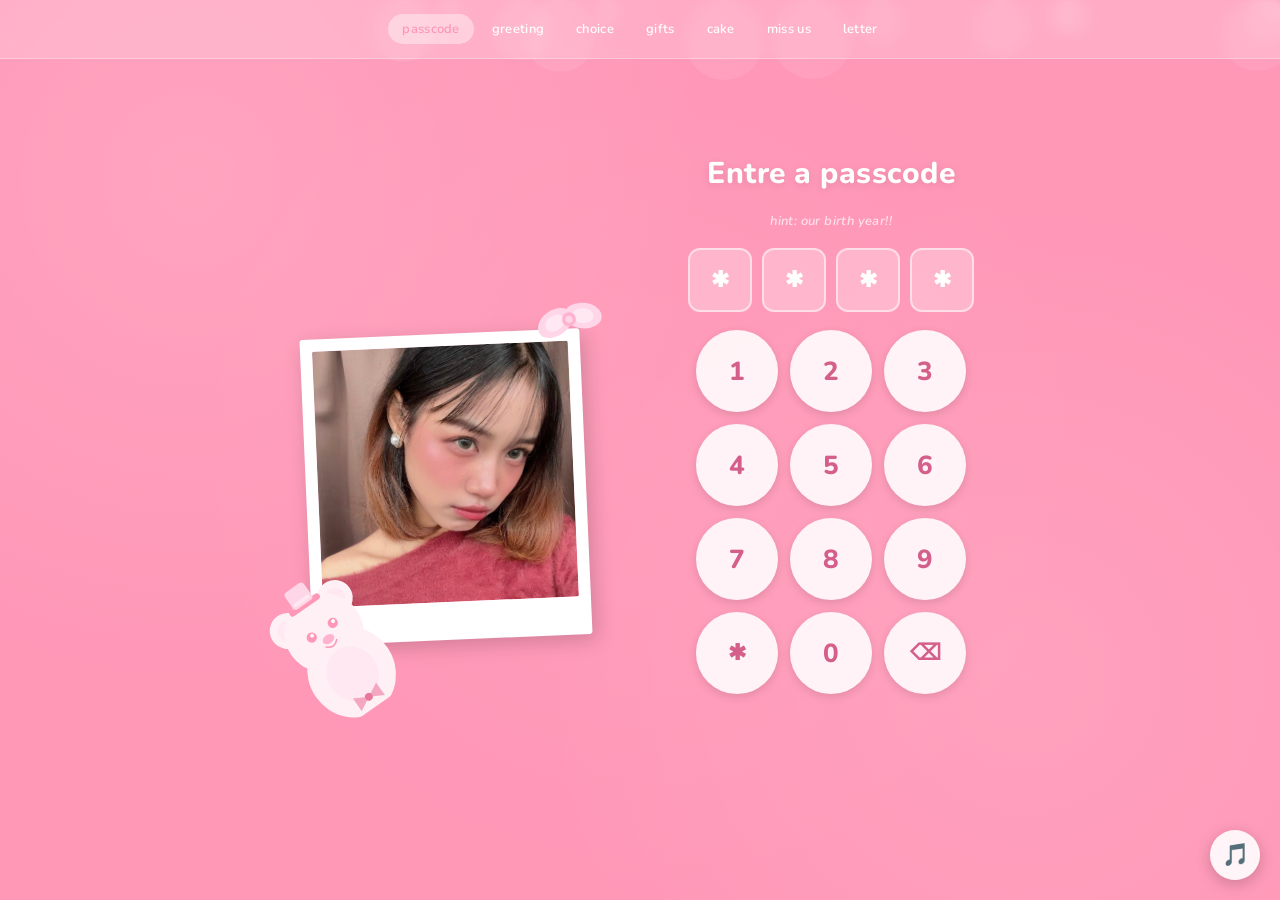
==== index.html @ 172676ac "adding question part" ====
<!DOCTYPE html>
<html lang="en">
<head>
    <meta charset="UTF-8">
    <meta name="viewport" content="width=device-width, initial-scale=1.0">
    <title>Surprise Gift!!!</title>
    <link href="https://fonts.googleapis.com/css2?family=Caveat:wght@600;700&family=Nunito:wght@400;600;700;800;900&display=swap" rel="stylesheet">
    <link rel="stylesheet" href="./src/css/styles.css">
</head>
<body>

    <!-- SCREEN: Passcode -->
<div class="screen active" id="screen-passcode">
  <!-- Floating bubbles -->
  <div class="bubbles" id="bubbles"></div>

  <!-- Nav -->
  <nav class="pc-nav">
    <a href="#" class="active">passcode</a>
    <a href="#">greeting</a>
    <a href="#">choice</a>
    <a href="#">gifts</a>
    <a href="#">cake</a>
    <a href="#">miss us</a>
    <a href="#">letter</a>
  </nav>

  <main class="pc-main">
    <!-- LEFT -->
    <div class="pc-left">
      <div class="polaroid-wrap">
        <!-- Bow SVG -->
        <svg class="bow-svg" viewBox="0 0 120 80" xmlns="http://www.w3.org/2000/svg">
          <ellipse cx="35" cy="40" rx="32" ry="22" fill="#ffd6e7" transform="rotate(-20 35 40)"/>
          <ellipse cx="85" cy="40" rx="32" ry="22" fill="#ffd6e7" transform="rotate(20 85 40)"/>
          <ellipse cx="35" cy="40" rx="18" ry="13" fill="#ffe8f2" transform="rotate(-20 35 40)"/>
          <ellipse cx="85" cy="40" rx="18" ry="13" fill="#ffe8f2" transform="rotate(20 85 40)"/>
          <circle cx="60" cy="40" r="12" fill="#ffb3cf"/>
          <circle cx="60" cy="40" r="6" fill="#ffd6e7"/>
        </svg>
        <div class="polaroid">
          <div class="polaroid-img">
            <img src="./src/img/cutie-pie.jpg" alt="Polaroid Image">
          </div>
        </div>
      </div>

      <!-- Bear SVG -->
      <div class="bear-wrap">
        <svg class="bear-svg" viewBox="0 0 200 240" xmlns="http://www.w3.org/2000/svg">
          <circle cx="55" cy="65" r="28" fill="#fff0f5"/>
          <circle cx="145" cy="65" r="28" fill="#fff0f5"/>
          <circle cx="55" cy="65" r="16" fill="#ffe8f2"/>
          <circle cx="145" cy="65" r="16" fill="#ffe8f2"/>
          <ellipse cx="100" cy="175" rx="68" ry="72" fill="#fff0f5"/>
          <circle cx="100" cy="100" r="62" fill="#fff0f5"/>
          <circle cx="80" cy="95" r="8" fill="#ff97b7"/>
          <circle cx="120" cy="95" r="8" fill="#ff97b7"/>
          <circle cx="82" cy="93" r="3" fill="white"/>
          <circle cx="122" cy="93" r="3" fill="white"/>
          <ellipse cx="100" cy="112" rx="10" ry="7" fill="#ffb3cf"/>
          <path d="M90 120 Q100 130 110 120" stroke="#ff97b7" stroke-width="2.5" fill="none" stroke-linecap="round"/>
          <ellipse cx="100" cy="178" rx="40" ry="44" fill="#ffe8f2"/>
          <polygon points="78,210 100,222 78,234" fill="#f4a7c0"/>
          <polygon points="122,210 100,222 122,234" fill="#f4a7c0"/>
          <circle cx="100" cy="222" r="6" fill="#e8789a"/>
          <rect x="72" y="42" width="56" height="10" rx="5" fill="#ff97b7"/>
          <rect x="82" y="14" width="36" height="32" rx="6" fill="#ffd6e7"/>
          <rect x="85" y="36" width="30" height="6" rx="3" fill="#ffe8f2"/>
        </svg>
      </div>
    </div>

    <!-- Right section -->
        <div class="pc-right">
      <div class="pc-title">Entre a passcode</div>
      <div class="pc-hint">hint: our birth year!!</div>
      <div class="pc-display" id="passcode-display">
        <div class="pc-slot" id="dot-0">✱</div>
        <div class="pc-slot" id="dot-1">✱</div>
        <div class="pc-slot" id="dot-2">✱</div>
        <div class="pc-slot" id="dot-3">✱</div>
      </div>
      <div class="keypad" id="keypad">
        <button class="key" onclick="pressKey('1')">1</button>
        <button class="key" onclick="pressKey('2')">2</button>
        <button class="key" onclick="pressKey('3')">3</button>
        <button class="key" onclick="pressKey('4')">4</button>
        <button class="key" onclick="pressKey('5')">5</button>
        <button class="key" onclick="pressKey('6')">6</button>
        <button class="key" onclick="pressKey('7')">7</button>
        <button class="key" onclick="pressKey('8')">8</button>
        <button class="key" onclick="pressKey('9')">9</button>
        <button class="key sym" onclick="pressKey('*')">✱</button>
        <button class="key" onclick="pressKey('0')">0</button>
        <button class="key sym" onclick="clearLast()">⌫</button>
        </div>
      <div class="pc-msg" id="pc-msg"></div>
      <!-- NEXT button: hidden until correct passcode, then appears with animation -->
      <button class="pc-next-btn" id="pc-next" onclick="goTo('screen-greeting')">Next →</button>
    </div>
    </main>
</div>


<!-- SCREEN: Greeting -->
<div class="screen" id="screen-greeting">
  <div class="greeting-content">
    <div class="balloons">
      <div class="balloon">🎈</div>
      <div class="balloon">🎈</div>
      <div class="balloon">🎈</div>
    </div>
    <!-- <div class="hb-title">🎉 Happy Birthday! 🎉</div> -->
    <img 
      src="./src/img/bd.gif" 
      alt="Happy Birthday" 
      class="hb-gif"
    >
    
    <button class="btn-main btn-blue" onclick="goTo('screen-choice')">Next →</button>
  </div>
</div>

<!-- SCREEN: CHOICE -->
<div class="screen" id="screen-choice">
    <div class="choice-content">
      <div class="choice-title">Are You Ready?<br>For a Surprise? 🎀</div>
      <img src="./src/img/choice.gif" alt="cute bear" class="choice-gif">
      <div class="choice-buttons">
        <button class="btn-choice btn-yes" onclick="goTo('screen-gifts')">YES!! ❤️</button>
        <button class="btn-choice btn-no" onclick="clickNo()">NO!!</button>
      </div>
    </div>
</div>

<!-- SCREEN: DARE(first NO) -->
<div class="screen" id="screen-dare">
  <div class="dare-content">
    <div class="dare-title">HOW DARE YOU!</div>
    <img src="./src/img/angry.gif" alt="angry" class="dare-gif">
    <button class="btn-choice btn-tryagain" onclick="goTo('screen-choice')">TRY AGAIN</button>
  </div>
</div>

<!-- SCREEN: SUPER DARE(second NO) -->
<div class="screen" id="screen-superdare">
    <div class="dare-content">
      <div class="dare-title" style="color: #c0392b;">ARE YOU REALLY SERIOUS?😾</div>
      <img src="./src/img/sp-angry.gif" alt="very angry" class="dare-gif">
    <p class="dare-subtitle">You better click YES this time!!</p>
    <button class="btn-choice btn-tryagain" onclick="goTo('screen-choice')">TRY AGAIN</button>
    </div>
</div>

<div class="screen" id="screen-gifts">
  <div class="gifts-content">
    <div class="gifts-title" id="gifts-title">
    </div>
    
    <div class="gift-boxes" id="gift-boxes">
      <div class="gift-box" id="box-0" onclick="openGift(0)" >
        <img src="./src/img/redbox.png" alt="gift1" class="gift-img">
      </div>
      <div class="gift-box" id="box-1" onclick="openGift(1)" >
        <img src="./src/img/redbox.png" alt="gift2" class="gift-img">
      </div>
      <div class="gift-box" id="box-2" onclick="openGift(2)" >
        <img src="./src/img/redbox.png" alt="gift3" class="gift-img">
      </div>
    </div>
    <div class="gifts-subtitle" id="gifts-subtitle"></div>
    <div class="gift-reveal" id="gift-reveal"></div>
    <div class="gifts-subtitle" id="gifts-subtitle"></div>
    <button class="gifts-next-btn" id="gifts-next-btn" onclick="goTo('screen-disclaimer')">Next →</button>
  </div>
</div>




<!-- Screen : Cake -->
<div class="screen" id="screen-cake">
  <div class="confetti-container" id="confetti-container"></div>
  <div class="cake-content">
    <div class="make-wish-text" id="make-wish-text">Make a wish ✨</div>
    <div class="stars-container" id="stars-container"></div>

    <div class="cake-wrapper">
      <div class="candles-row" id="candles-row">
        <div class="candle"><div class="flame" id="f0"></div><div class="wick"></div><div class="candle-body" style="background:#ff97b7"></div></div>
        <div class="candle"><div class="flame" id="f1"></div><div class="wick"></div><div class="candle-body" style="background:#5bb8f5"></div></div>
        <div class="candle"><div class="flame" id="f2"></div><div class="wick"></div><div class="candle-body" style="background:#ffd700"></div></div>
        <div class="candle"><div class="flame" id="f3"></div><div class="wick"></div><div class="candle-body" style="background:#ff97b7"></div></div>
        <div class="candle"><div class="flame" id="f4"></div><div class="wick"></div><div class="candle-body" style="background:#5bb8f5"></div></div>
      </div>
      <img src="./src/img/cake.png" alt="Birthday Cake" class="cake-img">
    </div>

    <button class="blow-btn" id="blow-btn" onclick="blowCandles()">💨 BLOW!</button>
    <div class="wish-msg" id="wish-msg"></div>
    <button class="btn-back hidden" id="btn-back-cake" onclick="goTo('screen-gifts')">Back</button>
  </div>
  <div class="confetti-container" id="confetti-container"></div>    
</div>
<!-- SCREEN: Photo Gallery -->

<div class="screen" id="screen-photo-gallery">

  <div class="grain-overlay"></div>
  <div class="sparkle-layer" id="sparkle-layer"></div>

  <div class="gallery-scroll-wrap">
    <div class="gallery-inner">

      <div class="gallery-top-title">✨ Photo Collection ✨</div>

      <!-- FILM STRIP 1 -->
      <div class="film-strip strip-1">
        <div class="sprockets left">
          <div class="hole"></div><div class="hole"></div><div class="hole"></div>
          <div class="hole"></div><div class="hole"></div><div class="hole"></div>
        </div>
        <div class="strip-photos">
          <div class="strip-photo" onclick="openModal(0)">
            <img src="./src/img/photosession/gorgerous.jpg" alt="memory 1">
            <div class="tape tape-a"></div>
          </div>
          <div class="strip-photo" onclick="openModal(1)">
            <img src="./src/img/photosession/honeypie.jpg" alt="memory 2">
          </div>
          <div class="strip-photo" onclick="openModal(2)">
            <img src="./src/img/photosession/smile.jpg" alt="memory 3">
            <div class="tape tape-b"></div>
          </div>
        </div>
        <div class="sprockets right">
          <div class="hole"></div><div class="hole"></div><div class="hole"></div>
          <div class="hole"></div><div class="hole"></div><div class="hole"></div>
        </div>
      </div>

      <div class="between-tape tape-between-1"></div>
      <div class="between-tape tape-between-2"></div>

      <!-- FILM STRIP 2 -->
      <div class="film-strip strip-2">
        <div class="sprockets left">
          <div class="hole"></div><div class="hole"></div><div class="hole"></div>
          <div class="hole"></div><div class="hole"></div><div class="hole"></div>
        </div>
        <div class="strip-photos">
          <div class="strip-photo" onclick="openModal(3)">
            <img src="./src/img/photosession/cutie.jpg" alt="memory 4">
          </div>
          <div class="strip-photo" onclick="openModal(4)">
            <img src="./src/img/photosession/pretty-girl.jpg" alt="memory 5">
          </div>
          <div class="strip-photo" onclick="openModal(5)">
            <img src="./src/img/photosession/airport.jpg" alt="memory 6">
            <div class="tape tape-c"></div>
          </div>
        </div>
        <div class="overlap-photo" onclick="openModal(4)">
          <img src="./src/img/photosession/pretty-girl.jpg" alt="memory 5">
          <div class="tape tape-overlap-top"></div>
          <div class="tape tape-overlap-bot"></div>
        </div>
        <div class="sprockets right">
          <div class="hole"></div><div class="hole"></div><div class="hole"></div>
          <div class="hole"></div><div class="hole"></div><div class="hole"></div>
        </div>
      </div>

      <div class="between-tape tape-between-3"></div>

      <div class="gallery-footer-row">
        <p class="gallery-hint">tap any photo to open 📸</p>
        <button class="btn-back" onclick="goTo('screen-gifts')">← Back</button>
      </div>

    </div>
  </div>

  <!-- MODAL -->
  <div class="gallery-modal" id="gallery-modal" onclick="closeModal()">
    <div class="modal-inner" onclick="event.stopPropagation()">
      <button class="modal-x" onclick="closeModal()">✕</button>
      <img id="modal-img" src="" alt="">
      <p id="modal-cap" class="modal-cap"></p>
    </div>
  </div>

</div>

<!-- SCREEN: DISCLAIMER -->
<div class="screen" id="screen-disclaimer">
  <div class="disclaimer-hearts" id="disclaimer-hearts"></div>

  <div class="disclaimer-content">
    <div class="disclaimer-card">
      <div class="disclaimer-title">Tiny Disclaimer</div>

      <div class="disclaimer-message" id="disclaimer-text">
        <p>You can stop here if you'd like.</p>
        <p>But if you continue,<br>I'll get to know you a little better...</p>
        <p>and maybe you'll get to know me too. </p>
      </div>

      <button class="disclaimer-btn" onclick="goTo('screen-video')">Continue <span class="arrow">→</span></button>
      <p class="disclaimer-hint">🎧 use your headphone or earphone to enjoy music</p>
    </div>
  </div>
</div>

<!-- SCREEN: VIDEO -->
<div class="screen" id="screen-video">
  <video id="video-player" class="video-player" controls autoplay>
    <source src="./src/video/Her-jvke.mp4" type="video/mp4">
    Your browser does not support the video tag.
  </video>
</div>

<!-- SCREEN: Q&A INTRO -->
<div class="screen" id="screen-qa-intro">
  <div class="qa-intro-content">
    <div class="qa-intro-text">
      <p>So you are interested huh?</p>
      <p>Then Let's start Q&A to get to know each other my girl!</p>
    </div>
    <button class="qa-start-btn" onclick="goTo('screen-qa')">Start</button>
  </div>
</div>

<!-- SCREEN: Q&A QUESTIONS -->
<div class="screen" id="screen-qa">
  <div class="qa-sparkle-layer" id="qa-sparkle-layer"></div>

  <div class="qa-screen-content">
    <div class="qa-header">
      <div class="qa-header-title">💗 Q&A Time 💗</div>
      <div class="qa-progress-bar">
        <div class="qa-progress-fill" id="qa-progress-fill"></div>
      </div>
      <div class="qa-progress-label" id="qa-progress-label">1 / 10</div>
    </div>

    <div class="qa-card-container" id="qa-card-container"></div>

    <div class="qa-nav-row" id="qa-nav-row">
      <button class="qa-nav-btn" id="qa-prev-btn" onclick="prevQuestion()">← Back</button>
      <button class="qa-nav-btn qa-nav-next" id="qa-next-btn" onclick="nextQuestion()">Next →</button>
      <button class="qa-nav-btn qa-nav-finish" id="qa-finish-btn" onclick="showQAResults()" style="display:none">See Results ✨</button>
    </div>
  </div>
</div>

<!-- SCREEN: LETTER  -->

<div class="screen" id="screen-letter">
  <div class="letter-bg-hearts" id="letter-hearts"></div>
  <div class="letter-scroll-wrap">
    <div class="letter-inner">

      <div class="letter-title-wrap">
        <div class="letter-heart-icon">🎂</div>
        <div class="letter-title-top">HAPPY BIRTHDAY!</div>
        <div class="letter-title-main">SHOON</div>
        <div class="letter-heart-icon">🎂</div>
      </div>

      <div class="letter-body">
  <p>Okay so... hi 👋 I know we've only known each other for a few months, but honestly? It feels like way longer than that. In the best way possible. 🌸</p>

  <p>You came into my life kind of out of nowhere and somehow just made everything a little more fun, a little more bright, a little more worth paying attention to. </p>

  <p>So on your birthday, I just want you to know — you're genuinely one of the coolest people I've ever met. And I'm really glad the universe decided we should cross paths. </p>

  <div class="letter-closing">
    <p>HAPPY BIRTHDAY SHOON!! 🎉</p>
    <p>Hope today is as amazing as you are 💕</p>
    <p class="letter-xxx">— your biggest fan </p>
  </div>
</div>

      <button class="btn-back letter-back-btn" onclick="goTo('screen-gifts')">← Back</button>
    </div>
  </div>
</div>

<!-- Music button -->
<button class="music-btn" id="music-btn" onclick="toggleMusic()" title="Toggle music">🎵</button>
<div class="toast" id="toast"></div>

<!-- Background music -->
<audio id="bg-music" loop>
  <source src="./src/music/「Crush_-_Tessa_Violet__lyrics_🍭」(256k).mp3" type="audio/mp3">
</audio>

<script src="./src/js/app.js"></script> 
<script src="./src/js/question.js"></script>
</body>

</html>
---- src/css/styles.css ----
:root {
  --sky: #5bb8f5;
  --sky-light: #a8d8f8;
  --sky-pale: #d6eeff;
  --sky-dark: #2e86c1;
  --white: #ffffff;
  --cream: #fef9f0;
  --pink: #ffb3c6;
  --gold: #ffd700;
}

* { margin: 0; padding: 0; box-sizing: border-box; }

body {
  font-family: 'Nunito', sans-serif;
  background: var(--pink);
  min-height: 100vh;
  overflow: hidden;
  cursor: default;
}

/* ===== SCREENS ===== */
.screen {
  position: fixed;
  inset: 0;
  display: flex;
  flex-direction: column;
  align-items: center;
  justify-content: center;
  opacity: 0;
  pointer-events: none;
  transition: opacity 0.6s ease, transform 0.6s ease;
  transform: translateY(20px);
  overflow-y: auto;
}

.screen.active {
  opacity: 1;
  pointer-events: all;
  transform: translateY(0);
}

/* ===== PASSCODE ===== */
#screen-passcode {
  background: #ff97b7;
  flex-direction: column;
  justify-content: flex-start;
  align-items: stretch;
  overflow-y: auto;
}

#screen-passcode::before {
  content: '';
  position: absolute;
  inset: 0;
  background:
    radial-gradient(circle at 15% 20%, rgba(255,255,255,0.12) 0%, transparent 40%),
    radial-gradient(circle at 80% 75%, rgba(255,255,255,0.10) 0%, transparent 40%),
    radial-gradient(circle at 50% 50%, rgba(255,255,255,0.05) 0%, transparent 60%);
  pointer-events: none;
  z-index: 0;
}

/* Bubbles */
.bubbles { position: absolute; inset: 0; pointer-events: none; z-index: 0; overflow: hidden; }
.bubble {
  position: absolute;
  border-radius: 50%;
  background: rgba(255,255,255,0.08);
  animation: floatBubble linear infinite;
}
@keyframes floatBubble {
  0%  { transform: translateY(100vh) scale(0.8); opacity: 0; }
  10% { opacity: 1; }
  90% { opacity: 0.5; }
  100%{ transform: translateY(-120px) scale(1); opacity: 0; }
}

/* Nav */
.pc-nav {
  position: relative;
  z-index: 10;
  display: flex;
  justify-content: center;
  gap: 4px;
  padding: 14px 24px;
  background: rgba(255,255,255,0.2);
  backdrop-filter: blur(6px);
  border-bottom: 1px solid rgba(255,255,255,0.3);
  flex-wrap: wrap;
}
.pc-nav a {
  text-decoration: none;
  color: white;
  font-size: 13px;
  font-weight: 600;
  padding: 6px 14px;
  border-radius: 20px;
  transition: background 0.2s;
  letter-spacing: 0.3px;
}
.pc-nav a:hover { background: rgba(255,255,255,0.3); }
.pc-nav a.active { background: rgba(255,255,255,0.4); color: #ff97b7; }

/* Main layout */
.pc-main {
  flex: 1;
  position: relative;
  z-index: 1;
  display: flex;
  align-items: center;
  justify-content: center;
  gap: clamp(40px, 8vw, 120px);
  padding: 40px 60px;
  flex-wrap: wrap;
}

/* Left section */
.pc-left {
  display: flex;
  flex-direction: column;
  align-items: center;
  position: relative;
}

.polaroid-wrap {
  position: relative;
  display: inline-block;
  margin-top: 24px;
  
}

.bow-svg {
  position: absolute;
  top: -38px;
  right: -18px;
  width: 70px;
  z-index: 2;
  transform: rotate(-15deg);
}

.polaroid {
  background: white;
  padding: 12px 12px 38px;
  border-radius: 3px;
  box-shadow: 4px 6px 20px rgba(0,0,0,0.18);
  transform: rotate(-2.5deg);
  width: clamp(200px, 22vw, 280px);
}

.polaroid-img {
  width: 100%;
  aspect-ratio: 1;
  border-radius: 2px;
  overflow: hidden;
  background: #ffd6e7;
}
.polaroid-img img {
  width: 100%;
  height: 100%;
  object-fit: cover;
  object-position: center top;
  display: block;
}

.bear-wrap {
  margin-top: 10px;
  width: clamp(90px, 10vw, 130px);
  
  transform: rotate(-35deg);
}

.bear-svg { width: 100%;
   height: auto;
  position: absolute;
  top: -148px;
  right: 90px;
  
   }

/* Right section */
.pc-right {
  display: flex;
  flex-direction: column;
  align-items: center;
  gap: 18px;
}

.pc-title {
  font-size: clamp(22px, 2.5vw, 30px);
  font-weight: 800;
  color: white;
  letter-spacing: 0.5px;
  text-shadow: 0 2px 8px rgba(0,0,0,0.1);
}

.pc-display {
  display: flex;
  gap: 10px;
}

.pc-slot {
  width: clamp(50px, 5.5vw, 64px);
  height: clamp(50px, 5.5vw, 64px);
  background: rgba(255,255,255,0.28);
  border: 2.5px solid rgba(255,255,255,0.55);
  border-radius: 12px;
  display: flex;
  align-items: center;
  justify-content: center;
  font-size: 22px;
  color: white;
  font-weight: 700;
  transition: all 0.2s;
}
.pc-slot.filled {
  background: white;
  color: #ff97b7;
  border-color: white;
  transform: scale(1.05);
}

.keypad {
  display: grid;
  grid-template-columns: repeat(3, 1fr);
  gap: 12px;
}

.key {
  width: clamp(64px, 7vw, 82px);
  height: clamp(64px, 7vw, 82px);
  border-radius: 50%;
  background: rgba(255,255,255,0.88);
  border: none;
  cursor: pointer;
  font-size: clamp(20px, 2.2vw, 26px);
  font-weight: 800;
  color: #d45f8a;
  font-family: 'Nunito', sans-serif;
  display: flex;
  align-items: center;
  justify-content: center;
  transition: transform 0.1s, background 0.15s, box-shadow 0.15s;
  box-shadow: 0 3px 10px rgba(0,0,0,0.12);
}
.key:hover { background: white; transform: scale(1.08); box-shadow: 0 5px 16px rgba(0,0,0,0.18); }
.key:active { transform: scale(0.93); }
.key.sym { font-size: clamp(16px, 1.8vw, 22px); }

.pc-hint {
  font-size: 13px;
  font-weight: 600;
  color: rgba(255,255,255,0.7);
  letter-spacing: 0.4px;
  font-style: italic;
}

/* error */
.pc-msg {
  min-height: 24px;
  font-size: 15px;
  font-weight: 700;
  color: white;
  letter-spacing: 0.3px;
  text-align: center;
  text-shadow: 0 1px 4px rgba(0,0,0,0.12);
}

.pc-next-btn {
  padding: 14px 42px;
  border-radius: 50px;
  border: none;
  background: white;
  color: #ff97b7;
  font-family: 'Nunito', sans-serif;
  font-size: 18px;
  font-weight: 800;
  cursor: pointer;
  box-shadow: 0 6px 20px rgba(0,0,0,0.15);
  transition: all 0.3s;
  letter-spacing: 1px;
  /* Hidden by default */
  opacity: 0;
  pointer-events: none;
  transform: scale(0.8);
}

/* Visible when passcode is correct */
.pc-next-btn.visible {
  opacity: 1;
  pointer-events: all;
  transform: scale(1);
  animation: popIn 0.45s cubic-bezier(0.175, 0.885, 0.32, 1.275) forwards;
}

.pc-next-btn:hover { transform: translateY(-3px) scale(1.04); box-shadow: 0 10px 25px rgba(0,0,0,0.2); }
.pc-next-btn:active { transform: translateY(0) scale(1); }

@keyframes shake {
  0%,100%{ transform: translateX(0); }
  20%{ transform: translateX(-10px); }
  40%{ transform: translateX(10px); }
  60%{ transform: translateX(-8px); }
  80%{ transform: translateX(8px); }
}

@keyframes pop {
  0%{ transform: scale(1); }
  50%{ transform: scale(1.15); }
  100%{ transform: scale(1.05); }
}

@keyframes popIn {
  0% { transform: scale(0.3) rotate(-5deg); opacity: 0; }
  100% { transform: scale(1) rotate(0deg); opacity: 1; }
}

@keyframes float {
  0%, 100% { transform: translateY(0px); }
  50% { transform: translateY(-12px); }
}

.shake { animation: shake 0.4s ease; }
.pop-anim { animation: pop 0.25s ease; }


/* Music Toggle */
.music-btn {
  position: fixed;
  bottom: 20px;
  right: 20px;
  z-index: 1000;
  width: 50px;
  height: 50px;
  border-radius: 50%;
  border: none;
  background: rgba(255,255,255,0.9);
  font-size: 22px;
  cursor: pointer;
  box-shadow: 0 4px 15px rgba(0,0,0,0.2);
  transition: all 0.2s;
  display: flex;
  align-items: center;
  justify-content: center;
}

.music-btn:hover { transform: scale(1.1); }

/*====GREETING====== */
#screen-greeting{
  background: linear-gradient(160deg, #fff0f5 0%, #ffd6e7 100%);

}

.greeting-content{
  display: flex;
  flex-direction: column;
  align-items: center;
  gap: 20px;
  padding: 30px 20px;
  text-align: center;
}

.hb-gif {
  width: clamp(220px, 50vw, 380px);
  border-radius: 20px;
  box-shadow: 0 8px 30px rgba(255,150,183,0.4);
}

.hb-title{
  font-size: clamp(24px, 5vw , 42px);
  font-weight: 900;
  color: #d45f8a;
  letter-spacing: 3px;

}

.balloons{
  display: flex;
  gap: 20px;
  font-size: 40px;
}

.balloons{
  animation: float 3s ease-in-out infinite;
}
.balloons:nth-child(2){
  animation-delay: 0.5s;
}
.balloons:nth-child(3){
  animation-delay: 1s;
}

.btn-main{
  padding: 14px 40px;
  border-radius: 50px;
  border: none;
  font-family: 'Nunito', sans-serif;
  font-size: 18px;
  font-weight: 800;
  cursor: pointer;
  transition: all 0.3s;
  letter-spacing: 1px;
  box-shadow: 0 6px 20px rgba(0,0,0,0.15);

}

.btn-blue{
  background: linear-gradient(135deg, #ff8fab, #ffb3c6);
  color: white;
}

.btn-blue:hover{
  transform: translateY(-3px);
  box-shadow: 0 10px 25px rgba(255,143,171,0.5);
}


/* =================SCREEN CHOICE===================== */
#screen-choice {
  background: linear-gradient(160deg, #fff0f5 0%, #ffd6e7 100%);
  
}
.choice-content{
  display: flex;
  flex-direction: column;
  align-items: center;
  gap: 24px;
  padding: 40px 20px;
  text-align: center;
}

.choice-title{
  font-size: clamp(26px, 5vw, 44px);
  font-weight: 900;
  color: #d45f8a;
  line-height: 1.3;
}

.choice-gif{
  width: clamp(160px, 35vw, 280px);
  border-radius: 20px;
}

.choice-buttons{
  display: flex;
  gap: 20px;
  flex-wrap: wrap;
  justify-content: center;
}

.btn-choice{
  padding: 14px 40px;
  border-radius: 50px;
  border: none;
  font-family: 'Nunito', sans-serif;
  font-size: 18px;
  font-weight: 800;
  cursor: pointer;
  transition: all 0.3s;
  letter-spacing: 1px;
  box-shadow: 0 6px 20px rgba(0,0,0,0.15);
}

.btn-yes{
  background: linear-gradient(135deg, #ff8fab, #ffb3c6);
  color: white;
}
.btn-yes:hover{
  transform: translateY(-3px);
  box-shadow: 0 10px 25px rgba(255,143,171,0.5);
}
.btn-no{
  background: linear-gradient(135deg, #d45f8a, #ff97b7);
  color: white;
}
.btn-no:hover{
  transform: translateY(-3px);
  box-shadow: 0 10px 25px rgba(212,95,138,0.5);
} 

#screen-dare, #screen-superdare{
  background: linear-gradient(160deg, #fff0f5 0%, #f574a9 100%);
}

.dare-content{
  display: flex;
  flex-direction: column;
  align-items: center;
  gap: 20px;
  padding: 40px 20px;
  text-align: center;
}

.dare-title{
  font-size: clamp(28px, 6vw, 52px);
  font-weight: 900;
  color: #e74c3c;
  text-transform: uppercase;
  letter-spacing: 2px;
  animation: pulse 0.6s ease infinite alternate;
}

@keyframes pulse{
  0% {
    transform: scale(1);
  }
  100% {
    transform: scale(1.05);
  }
}

.dare-gif{
  width: clamp(200px, 45vw, 320px);
  border-radius: 20px;
}

.dare-subtitle{
  font-size: clamp(18px, 4vw, 28px);
  font-weight: 700;
  color: #c0392b;
}

.btn-tryagain{
  padding: 14px 40px;
  border-radius: 50px;
  border: none;
  font-family: 'Nunito', sans-serif;
  font-size: 18px;
  font-weight: 800;
  cursor: pointer;
  transition: all 0.3s;
  letter-spacing: 1px;
  box-shadow: 0 6px 20px rgba(0,0,0,0.15);
  background: linear-gradient(135deg, #d45f8a, #ff97b7);
  color: white;
}
.btn-tryagain:hover{
  transform: translateY(-3px);
  box-shadow: 0 10px 25px rgba(212,95,138,0.5);
}

/* =======GIFTS======= */
#screen-gifts{
  background: linear-gradient(160deg, #fff0f5 0%, #ffd6e7 100%);
}
.gifts-content{
  display: flex;
  flex-direction: column;
  align-items: center;
  gap: 30px;
  padding: 40px 20px;
  text-align: center;
}

.gifts-title{
  font-size: clamp(32px, 7vw, 60px);
  font-weight: 900;
  color: #f62270;
  letter-spacing: 2px;
  min-height: 70px;
}
.gifts-subtitle{
  font-size: clamp(16px, 3vw, 22px);
  font-weight: 600;
  color: #c0392b;
  opacity: 0;
  transition: opacity 0.5s ease;
  min-height: 30px;
}
.gifts-subtitle.visible{
  opacity: 1;
}
.gift-boxes {
  display: flex;
  gap: 30px;
  flex-wrap: wrap;
  justify-content: center;
  opacity: 0;
  transform: translateY(80px);
  transition: all 0.8s cubic-bezier(0.175, 0.885, 0.32, 1.275);
}

.gift-boxes.slide-up{
  opacity: 1;
  transform: translateY(0);
}

.gift-box{
  cursor: pointer;
  transition: all 0.3s;
  border-radius: 16px;
  overflow: hidden;
}
.gift-box:hover{
  transform: scale(1.1) rotate(3deg);
  filter: drop-shadow(0 10px 20px rgba(219, 20, 143, 0.5));

}

.gift-box.opened{
  pointer-events: none;
  filter: grayscale(1) brightness(0.8);
  transform: scale(0.95);
}

.gift-img {
  width: clamp(100px, 20vw, 160px);
  height: clamp(100px, 20vw, 160px);
  object-fit: contain;
  display: block;
  mix-blend-mode: multiply;
  animation: floatGift 2.5s ease-in-out infinite;
}
.gift-box:nth-child(1) .gift-img{
  animation-delay: 0.4s;
}
.gift-box:nth-child(2) .gift-img{
  animation-delay: 0.8s;
}
.gift-box:nth-child(3) .gift-img{
  animation-delay: 1.2s;
}

@keyframes floatGift {
  0%, 100% { transform: translateY(0px); }
  50% { transform: translateY(-12px); }
}

.gift-reveal{
  background: var(--pink);
  border-radius: 20px;
  padding: 20px 30px;
  box-shadow: 0 8px 25px rgba(91,184,245,0.3);
  font-size: clamp(16px, 3vw, 20px);
  color: #dfe6e7;
  font-weight: 700;
  max-width: 360px;
  min-height: 60px;
  display: none;
  animation: popIn 0.5s cubic-bezier(0.175, 0.885, 0.32, 1.275);
  line-height: 1.5;
}
.gift-reveal.visible{
  display: block;
}

.gifts-next-btn {
  padding: 14px 42px;
  border-radius: 50px;
  border: none;
  background: white;
  color: #ff97b7;
  font-family: 'Nunito', sans-serif;
  font-size: 18px;
  font-weight: 800;
  cursor: pointer;
  box-shadow: 0 6px 20px rgba(0,0,0,0.15);
  transition: all 0.3s;
  letter-spacing: 1px;
  opacity: 0;
  pointer-events: none;
  transform: scale(0.8);
}

.gifts-next-btn.visible {
  opacity: 1;
  pointer-events: all;
  transform: scale(1);
  animation: popIn 0.45s cubic-bezier(0.175, 0.885, 0.32, 1.275) forwards;
}

.gifts-next-btn:hover { transform: translateY(-3px) scale(1.04); box-shadow: 0 10px 25px rgba(0,0,0,0.2); }
.gifts-next-btn:active { transform: translateY(0) scale(1); }

/* ===== GIFTS ===== */


/* ===== CAKE ===== */
#screen-cake {
  background: linear-gradient(160deg, #ff97b7 0%, #ffb3c6 50%, #ffd6e7 100%);
  overflow: hidden;
}

.cake-content {
  display: flex;
  flex-direction: column;
  align-items: center;
  gap: 16px;
  padding: 20px;
  text-align: center;
  position: relative;
  z-index: 1;
}

.make-wish-text {
  font-size: clamp(26px, 5vw, 44px);
  font-weight: 900;
  color: white;
  text-shadow: 0 0 20px rgba(255,255,255,0.8), 0 2px 8px rgba(0,0,0,0.15);
  animation: wishPulse 2s ease-in-out infinite;
  letter-spacing: 2px;
}

@keyframes wishPulse {
  0%, 100% { text-shadow: 0 0 20px rgba(255,255,255,0.6); }
  50% { text-shadow: 0 0 40px rgba(255,255,255,1), 0 0 60px rgba(255,200,200,0.8); }
}

.stars-container {
  position: absolute;
  inset: 0;
  pointer-events: none;
  overflow: hidden;
  z-index: 0;
}

.star {
  position: absolute;
  animation: starTwinkle var(--dur) ease-in-out infinite var(--delay);
  font-size: var(--size);
}

@keyframes starTwinkle {
  0%, 100% { opacity: 0.2; transform: scale(0.8) rotate(0deg); }
  50% { opacity: 1; transform: scale(1.3) rotate(180deg); }
}

.cake-wrapper {
  position: relative;
  display: flex;
  flex-direction: column;
  align-items: center;
}

.candles-row {
  display: flex;
  gap: 22px;
  align-items: flex-end;
  position: relative;
  z-index: 2;
  margin-bottom: -4px;
}

.candle {
  display: flex;
  flex-direction: column;
  align-items: center;
}

.flame {
  width: 14px;
  height: 22px;
  background: radial-gradient(ellipse at 50% 80%, #fff 0%, #ffd700 30%, #ff8c00 60%, #ff4500 100%);
  border-radius: 50% 50% 20% 20%;
  animation: flameDance 0.25s ease-in-out infinite alternate;
  box-shadow: 0 0 8px 4px rgba(255,180,0,0.7), 0 0 20px 8px rgba(255,100,0,0.3);
  transform-origin: bottom center;
  position: relative;
}

.flame::after {
  content: '';
  position: absolute;
  bottom: 3px;
  left: 50%;
  transform: translateX(-50%);
  width: 6px;
  height: 10px;
  background: radial-gradient(ellipse, #fff 0%, #ffe066 100%);
  border-radius: 50%;
}

@keyframes flameDance {
  0% { transform: scaleX(1) scaleY(1) rotate(-4deg); }
  100% { transform: scaleX(0.82) scaleY(1.12) rotate(4deg); }
}

.flame.blown { display: none; }

.wick {
  width: 2px;
  height: 5px;
  background: #444;
}

.candle-body {
  width: 11px;
  height: 38px;
  border-radius: 3px 3px 2px 2px;
}

.cake-img {
  width: clamp(200px, 40vw, 320px);
  height: auto;
  object-fit: contain;
  mix-blend-mode: multiply;
  filter: drop-shadow(0 8px 20px rgba(200,80,80,0.3));
  animation: cakeFloat 3s ease-in-out infinite;
}

@keyframes cakeFloat {
  0%, 100% { transform: translateY(0); }
  50% { transform: translateY(-8px); }
}

.blow-btn {
  padding: 14px 46px;
  border-radius: 50px;
  border: none;
  background: white;
  color: #d45f8a;
  font-family: 'Nunito', sans-serif;
  font-size: clamp(16px, 3vw, 22px);
  font-weight: 900;
  cursor: pointer;
  box-shadow: 0 6px 20px rgba(0,0,0,0.15);
  transition: all 0.2s;
  letter-spacing: 2px;
  animation: btnPulse 1.5s ease-in-out infinite;
}

@keyframes btnPulse {
  0%, 100% { box-shadow: 0 6px 20px rgba(0,0,0,0.15); }
  50% { box-shadow: 0 6px 30px rgba(255,255,255,0.6), 0 0 0 6px rgba(255,255,255,0.2); }
}

.blow-btn:hover { transform: scale(1.06); }
.blow-btn.hidden { display: none; }

.wish-msg {
  font-size: clamp(20px, 4vw, 30px);
  font-weight: 900;
  color: white;
  text-shadow: 0 2px 10px rgba(0,0,0,0.15);
  opacity: 0;
  transition: opacity 0.8s ease;
  min-height: 40px;
}

.wish-msg.visible { opacity: 1; }

/* confetti */
.confetti-container {
  position: absolute;
  inset: 0;
  pointer-events: none;
  overflow: hidden;
  z-index: 0;
}

.confetti-piece {
  position: absolute;
  top: -20px;
  animation: confettiFall var(--dur) ease-in var(--delay) forwards;
  border-radius: var(--r);
}

@keyframes confettiFall {
  0% { transform: translateY(0) rotate(0deg) translateX(0); opacity: 1; }
  100% { transform: translateY(110vh) rotate(720deg) translateX(var(--drift)); opacity: 0; }
}

.smoke {
  position: fixed;
  font-size: 20px;
  pointer-events: none;
  animation: smokeRise 1.5s ease-out forwards;
  z-index: 999;
}

@keyframes smokeRise {
  0% { opacity: 0.8; transform: translateY(0) scale(0.5); }
  100% { opacity: 0; transform: translateY(-80px) scale(2); }
}
.btn-back{
  padding: 10px 28px;
  border-radius: 50px;
  border: none;
  background: rgba(255,255,255,0.8);
  color: #d45f8a;
  font-family: 'Nunito', sans-serif;
  font-size: clamp(14px, 2.5vw, 20px);
  font-weight: 700;
  cursor: pointer;
  box-shadow: 0 4px 15px rgba(241, 123, 213, 0.2);
  transition: all 0.2s;
}
.btn-back:hover{
  transform: scale(1.1);
  box-shadow: 0 4px 15px rgba(241, 123, 213, 0.2);
}
.btn-back.hidden {
  display: none;
}

/* ===== PHOTO GALLERY ===== */

#screen-photo-gallery {
  background: linear-gradient(160deg, #fff0f5 0%, #ffd6e7 60%, #ffb3c6 100%);
  overflow: hidden;
  justify-content: flex-start;
  align-items: stretch;
}

.grain-overlay {
  position: fixed;
  inset: 0;
  pointer-events: none;
  z-index: 2;
  background-image: url("data:image/svg+xml,%3Csvg viewBox='0 0 256 256' xmlns='http://www.w3.org/2000/svg'%3E%3Cfilter id='n'%3E%3CfeTurbulence type='fractalNoise' baseFrequency='0.9' numOctaves='4'/%3E%3C/filter%3E%3Crect width='256' height='256' filter='url(%23n)' opacity='0.035'/%3E%3C/svg%3E");
  background-size: 180px 180px;
}

.sparkle-layer {
  position: fixed;
  inset: 0;
  pointer-events: none;
  z-index: 1;
}

.gallery-scroll-wrap {
  width: 100%;
  height: 100%;
  overflow-y: auto;
  position: relative;
  z-index: 3;
}

.gallery-inner {
  display: flex;
  flex-direction: column;
  align-items: center;
  padding: 40px 0 80px;
  min-height: 100%;
  position: relative;
}

.gallery-top-title {
  font-family: 'Nunito', sans-serif;
  font-size: clamp(20px, 4vw, 32px);
  font-weight: 900;
  color: #d45f8a;
  letter-spacing: 3px;
  margin-bottom: 30px;
  text-shadow: 0 2px 8px rgba(212,95,138,0.2);
}

/* FILM STRIP */
.film-strip {
  position: relative;
  display: flex;
  align-items: stretch;
  background: #111;
  width: min(96vw, 920px);
  border-radius: 4px;
  box-shadow: 0 10px 36px rgba(0,0,0,0.38), 0 2px 8px rgba(0,0,0,0.2);
  margin: 10px 0;
  overflow: visible;
}

.strip-1 {
  transform: rotate(2.5deg);
  z-index: 5;
}

.strip-2 {
  transform: rotate(-2deg);
  z-index: 4;
  margin-top: 40px;
}

/* Sprocket holes */
.sprockets {
  display: flex;
  flex-direction: column;
  justify-content: space-around;
  padding: 10px 5px;
  min-width: 20px;
  background: #111;
  flex-shrink: 0;
}

.hole {
  width: 9px;
  height: 9px;
  border-radius: 2px;
  background: #ffd6e7;
  opacity: 0.6;
  flex-shrink: 0;
}

/* Strip photos */
.strip-photos {
  display: flex;
  gap: 4px;
  padding: 10px 3px;
  flex: 1;
  background: #111;
  position: relative;
}

.strip-photo {
  flex: 1;
  position: relative;
  overflow: visible;
  cursor: pointer;
  transition: all 0.3s;
}

.strip-photo:hover {
  transform: scale(1.04);
  z-index: 10;
}

.strip-photo img {
  width: 100%;
  height: 240px;
  object-fit: cover;
  display: block;
  filter: brightness(0.9) contrast(1.06) saturate(0.88);
  transition: filter 0.3s;
}

.strip-photo:hover img {
  filter: brightness(1) contrast(1.05) saturate(1.1);
}

/* Overlapping polaroid on strip 2 */
.overlap-photo {
  position: absolute;
  top: -50px;
  left: 50%;
  transform: translateX(-50%) rotate(-5deg);
  z-index: 20;
  cursor: pointer;
  background: white;
  padding: 6px 6px 24px;
  box-shadow: 0 8px 28px rgba(0,0,0,0.32);
  transition: all 0.3s;
  width: clamp(110px, 22vw, 190px);
}

.overlap-photo:hover {
  transform: translateX(-50%) rotate(-2deg) scale(1.06);
  box-shadow: 0 14px 36px rgba(212,95,138,0.4);
}

.overlap-photo img {
  width: 100%;
  aspect-ratio: 1;
  object-fit: cover;
  display: block;
  filter: brightness(0.9) contrast(1.05);
}

/* Tape */
.tape {
  position: absolute;
  background: rgba(255,255,255,0.52);
  border-top: 1px solid rgba(255,255,255,0.25);
  border-bottom: 1px solid rgba(255,255,255,0.25);
  pointer-events: none;
}

.tape-a {
  width: 48px; height: 13px;
  top: -7px; left: 8px;
  transform: rotate(-14deg);
}

.tape-b {
  width: 42px; height: 12px;
  top: -6px; right: 6px;
  transform: rotate(9deg);
}

.tape-c {
  width: 46px; height: 13px;
  bottom: -7px; right: 8px;
  transform: rotate(-7deg);
}

.tape-overlap-top {
  width: 50px; height: 14px;
  top: -8px; left: 50%;
  transform: translateX(-50%) rotate(-9deg);
}

.tape-overlap-bot {
  width: 40px; height: 12px;
  bottom: 18px; right: -8px;
  transform: rotate(16deg);
}

/* Between-strip floating tape */
.between-tape {
  position: relative;
  background: rgba(255,255,255,0.48);
  height: 13px;
  pointer-events: none;
  z-index: 10;
}

.tape-between-1 {
  width: 68px;
  transform: rotate(-16deg) translateY(-4px);
  align-self: flex-start;
  margin-left: 12%;
}

.tape-between-2 {
  width: 52px;
  transform: rotate(11deg) translateY(-3px);
  align-self: flex-end;
  margin-right: 16%;
}

.tape-between-3 {
  width: 58px;
  transform: rotate(-9deg) translateY(-3px);
  align-self: flex-start;
  margin-left: 22%;
  margin-top: 46px;
}

/* Footer */
.gallery-footer-row {
  display: flex;
  flex-direction: column;
  align-items: center;
  gap: 14px;
  margin-top: 44px;
}

.gallery-hint {
  font-size: 20px;
  color: #b8759c;
  font-weight: 600;
  font-style: italic;
  letter-spacing: 0.5px;
}

/* Modal */
.gallery-modal {
  position: fixed;
  inset: 0;
  background: rgba(0,0,0,0.78);
  display: none;
  align-items: center;
  justify-content: center;
  z-index: 9999;
  backdrop-filter: blur(6px);
}

.gallery-modal.open { display: flex; }

.modal-inner {
  position: relative;
  background: white;
  padding: 8px 8px 30px;
  box-shadow: 0 20px 60px rgba(0,0,0,0.4);
  max-width: 88vw;
  max-height: 88vh;
  animation: modalPop 0.4s cubic-bezier(0.175,0.885,0.32,1.275);
}

@keyframes modalPop {
  0% { transform: scale(0.4) rotate(-6deg); opacity: 0; }
  100% { transform: scale(1) rotate(0); opacity: 1; }
}

.modal-inner img {
  max-width: 80vw;
  max-height: 72vh;
  object-fit: contain;
  display: block;
}

.modal-cap {
  text-align: center;
  margin-top: 10px;
  font-family: 'Nunito', sans-serif;
  font-size: 14px;
  font-weight: 700;
  color: #d45f8a;
  letter-spacing: 1px;
}

.modal-x {
  position: absolute;
  top: -14px; right: -14px;
  width: 34px; height: 34px;
  border-radius: 50%;
  background: #d45f8a;
  color: white;
  border: 3px solid white;
  font-size: 15px;
  font-weight: 900;
  cursor: pointer;
  display: flex;
  align-items: center;
  justify-content: center;
  box-shadow: 0 4px 12px rgba(0,0,0,0.25);
  transition: all 0.2s;
  z-index: 10000;
}

.modal-x:hover { transform: scale(1.15); background: #b8759c; }

/* ===== DISCLAIMER ===== */

#screen-disclaimer {
  background:var(--pink);
  justify-content: center;
  align-items: center;
  position: relative;
  overflow: hidden;
}

.disclaimer-hearts {
  position: fixed;
  inset: 0;
  pointer-events: none;
  z-index: 0;
  overflow: hidden;
}

.disclaimer-content {
  position: relative;
  z-index: 1;
  display: flex;
  align-items: center;
  justify-content: center;
  padding: 20px;
}

.disclaimer-card {
  background: white;
  border-radius: 24px;
  padding: 60px 50px;
  max-width: 520px;
  box-shadow: 0 20px 60px rgba(212, 95, 138, 0.25);
  text-align: center;
  animation: cardFadeIn 0.8s ease-out;
}

@keyframes cardFadeIn {
  0% {
    opacity: 0;
    transform: translateY(20px);
  }
  100% {
    opacity: 1;
    transform: translateY(0);
  }
}

.disclaimer-title {
  font-family: 'Caveat', cursive;
  font-size: clamp(28px, 5vw, 36px);
  font-weight: 900;
  color: #d45f8a;
  letter-spacing: 1px;
  margin-bottom: 32px;
}

.disclaimer-message {
  font-size: clamp(16px, 2.5vw, 20px);
  color: #666;
  line-height: 1.8;
  margin-bottom: 40px;
  font-weight: 500;
}

.disclaimer-message p {
  margin: 12px 0;
  animation: fadeInUp 0.8s ease-out forwards;
  opacity: 0;
}

.disclaimer-message p:nth-child(1) {
  animation-delay: 0.3s;
}

.disclaimer-message p:nth-child(2) {
  animation-delay: 0.6s;
}

.disclaimer-message p:nth-child(3) {
  animation-delay: 0.9s;
}

@keyframes fadeInUp {
  0% {
    opacity: 0;
    transform: translateY(15px);
  }
  100% {
    opacity: 1;
    transform: translateY(0);
  }
}

.disclaimer-btn {
  padding: 14px 46px;
  border-radius: 50px;
  border: none;
  background: linear-gradient(135deg, #ff8fab, #ffb3c6);
  color: white;
  font-family: 'Caveat', cursive;
  font-size: 18px;
  font-weight: 800;
  cursor: pointer;
  box-shadow: 0 6px 20px rgba(255, 143, 171, 0.4);
  transition: all 0.3s;
  letter-spacing: 1px;
  animation: fadeInUp 0.8s ease-out 1.2s forwards;
  opacity: 0;
}

.disclaimer-btn:hover {
  transform: translateY(-3px) scale(1.08);
  box-shadow: 0 10px 30px rgba(255, 143, 171, 0.6);
}

.disclaimer-btn:active {
  transform: translateY(0) scale(1.05);
}

.disclaimer-btn .arrow {
  display: inline-block;
  margin-left: 6px;
  transition: transform 0.3s ease;
}

.disclaimer-btn:hover .arrow {
  transform: translateX(6px);
}

.disclaimer-hint {
  font-family: 'Caveat', cursive;
  font-size: clamp(14px, 2.5vw, 18px);
  color: #b8759c;
  font-weight: 600;
  letter-spacing: 0.5px;
  margin-top: 16px;
  animation: fadeInUp 0.8s ease-out 1.4s forwards;
  opacity: 0;
}

.floating-heart {
  position: absolute;
  font-size: 24px;
  pointer-events: none;
  opacity: 0;
  animation: floatHeart 4s ease-in infinite;
}

@keyframes floatHeart {
  0% {
    opacity: 0;
    transform: translateY(0) translateX(0) scale(0);
  }
  10% {
    opacity: 1;
  }
  90% {
    opacity: 1;
  }
  100% {
    opacity: 0;
    transform: translateY(-100vh) translateX(100px) scale(1);
  }
}

/* ===== LOVE LETTER ===== */
@import url('https://fonts.googleapis.com/css2?family=Caveat:wght@600;700&family=Nunito:wght@400;600;700;800;900&display=swap');

#screen-letter {
  background: #fff5f0;
  overflow: hidden;
  justify-content: flex-start;
  align-items: stretch;
}

.letter-bg-hearts {
  position: fixed;
  inset: 0;
  pointer-events: none;
  z-index: 0;
  overflow: hidden;
}

.letter-heart-float {
  position: absolute;
  color: #ffb3c6;
  animation: letterHeartFloat var(--dur, 4s) ease-in-out infinite var(--delay, 0s);
  pointer-events: none;
}

@keyframes letterHeartFloat {
  0%, 100% { transform: translateY(0) rotate(-5deg); }
  50% { transform: translateY(-18px) rotate(5deg); }
}

.letter-scroll-wrap {
  width: 100%;
  height: 100%;
  overflow-y: auto;
  position: relative;
  z-index: 1;
}

.letter-inner {
  display: flex;
  flex-direction: column;
  align-items: center;
  padding: 40px 20px 70px;
  max-width: 560px;
  margin: 0 auto;
  gap: 24px;
}

/* Title block */
.letter-title-wrap {
  display: flex;
  flex-direction: column;
  align-items: center;
  gap: 4px;
  text-align: center;
  position: relative;
}

.letter-heart-icon {
  font-size: 32px;
  animation: float 3s ease-in-out infinite;
}

.letter-title-top {
  font-family: 'Caveat', cursive;
  font-size: clamp(28px, 6vw, 46px);
  font-weight: 600;
  color: #e8334a;
  letter-spacing: 2px;
  line-height: 1;
}

.letter-title-main {
  font-family: 'Caveat', cursive;
  font-size: clamp(48px, 11vw, 82px);
  font-weight: 700;
  color: #e8334a;
  letter-spacing: 3px;
  line-height: 1;
  text-transform: uppercase;
}

/* Letter body */
.letter-body {
  background: rgba(255,255,255,0.6);
  border-radius: 16px;
  padding: 30px 28px;
  box-shadow: 0 4px 20px rgba(232,51,74,0.08);
  display: flex;
  flex-direction: column;
  gap: 22px;
  width: 100%;
  backdrop-filter: blur(4px);
}

.letter-body p {
  font-family: 'Caveat', cursive;
  font-size: clamp(18px, 3.5vw, 24px);
  font-weight: 600;
  color: #c0392b;
  line-height: 1.75;
  text-align: center;
}

/* Closing */
.letter-closing {
  display: flex;
  flex-direction: column;
  align-items: center;
  gap: 4px;
  margin-top: 10px;
}

.letter-closing p {
  font-family: 'Caveat', cursive;
  font-size: clamp(18px, 3.5vw, 24px);
  font-weight: 700;
  color: #c0392b;
  letter-spacing: 2px;
  text-align: center;
}

.letter-xxx {
  font-size: clamp(22px, 4vw, 30px) !important;
  margin-top: 10px;
  letter-spacing: 8px !important;
}

.letter-back-btn {
  margin-top: 10px;
}

/* Letter hint section */
.letter-hint-wrap {
  display: flex;
  flex-direction: column;
  align-items: center;
  gap: 10px;
  padding: 24px 20px;
  background: rgba(255,179,198,0.2);
  border-radius: 20px;
  border: 2px dashed #ffb3c6;
  width: 100%;
  text-align: center;
}

.letter-hint-text {
  font-family: 'Caveat', cursive;
  font-size: clamp(18px, 3.5vw, 22px);
  color: #d45f8a;
  font-weight: 600;
}

.letter-hint-text2 {
  font-family: 'Caveat', cursive;
  font-size: clamp(16px, 3vw, 20px);
  color: #b8759c;
  font-weight: 600;
  font-style: italic;
}

.btn-hint-next {
  padding: 14px 36px;
  border-radius: 50px;
  border: none;
  background: linear-gradient(135deg, #ff8fab, #ffb3c6);
  color: white;
  font-family: 'Nunito', sans-serif;
  font-size: 17px;
  font-weight: 800;
  cursor: pointer;
  box-shadow: 0 6px 20px rgba(212,95,138,0.3);
  transition: all 0.3s;
  letter-spacing: 1px;
  animation: btnPulse 1.8s ease-in-out infinite;
}

.btn-hint-next:hover {
  transform: translateY(-3px) scale(1.04);
  box-shadow: 0 10px 28px rgba(212,95,138,0.45);
}

/* ===== VIDEO SCREEN ===== */

#screen-video {
  background: #000;
  display: flex;
  align-items: center;
  justify-content: center;
  padding: 0;
}

.video-player {
  width: 100%;
  height: 100%;
  max-width: 100vw;
  max-height: 100vh;
  object-fit: contain;
  display: block;
}

.video-player::-webkit-media-controls {
  display: none;
}

/* ===== Q&A INTRO SCREEN ===== */

#screen-qa-intro {
  background: linear-gradient(160deg, #fff0f5 0%, #ffd6e7 100%);
  display: flex;
  align-items: center;
  justify-content: center;
  padding: 40px 20px;
}

.qa-intro-content {
  display: flex;
  flex-direction: column;
  align-items: center;
  gap: 40px;
  text-align: center;
  max-width: 600px;
  animation: fadeInUp 0.8s ease-out;
}

.qa-intro-text {
  display: flex;
  flex-direction: column;
  gap: 16px;
}

.qa-intro-text p {
  font-family: 'Caveat', cursive;
  font-size: clamp(28px, 5vw, 44px);
  font-weight: 700;
  color: #d45f8a;
  line-height: 1.4;
  letter-spacing: 1px;
}

/* .qa-start-btn {
  padding: 16px 56px;
  border-radius: 50px;
  border: none;
  background: linear-gradient(135deg, #ff8fab, #ffb3c6);
  color: white;
  font-family: 'Nunito', sans-serif;
  font-size: 20px;
  font-weight: 800;
  cursor: pointer;
  box-shadow: 0 0 20px rgba(255, 143, 171, 0.6), inset 0 0 20px rgba(255, 255, 255, 0.2);
  transition: all 0.3s ease;
  letter-spacing: 1px;
  position: relative;
  overflow: hidden;
  animation: fadeInUp 0.8s ease-out 0.2s forwards;
  opacity: 0;
} */

/* .qa-start-btn:hover {
  box-shadow: 0 0 30px rgba(255, 143, 171, 0.9), 0 0 60px rgba(255, 179, 198, 0.8), inset 0 0 30px rgba(255, 255, 255, 0.4);
  transform: scale(1.06);
} */

/* .qa-start-btn:active {
  transform: scale(1.02);
} */ 



/* ===== Q&A SCREEN ===== */
#screen-qa {
  background: linear-gradient(160deg, #fff0f5 0%, #ffd6e7 100%);
  justify-content: flex-start;
  align-items: stretch;
  overflow-y: auto;
}

.qa-sparkle-layer {
  position: fixed;
  inset: 0;
  pointer-events: none;
  z-index: 0;
}

.qa-sparkle {
  position: absolute;
  animation: starTwinkle var(--dur, 3s) ease-in-out infinite var(--delay, 0s);
  pointer-events: none;
}

.qa-screen-content {
  display: flex;
  flex-direction: column;
  align-items: center;
  gap: 20px;
  padding: 30px 20px 60px;
  width: 100%;
  max-width: 560px;
  margin: 0 auto;
  position: relative;
  z-index: 1;
}

/* Header */
.qa-header {
  width: 100%;
  display: flex;
  flex-direction: column;
  align-items: center;
  gap: 10px;
}

.qa-header-title {
  font-size: clamp(20px, 4vw, 28px);
  font-weight: 900;
  color: #d45f8a;
  letter-spacing: 2px;
}

.qa-progress-bar {
  width: 100%;
  height: 8px;
  background: rgba(212,95,138,0.15);
  border-radius: 10px;
  overflow: hidden;
}

.qa-progress-fill {
  height: 100%;
  background: linear-gradient(90deg, #ff8fab, #ffb3c6);
  border-radius: 10px;
  transition: width 0.5s ease;
  width: 10%;
}

.qa-progress-label {
  font-size: 13px;
  font-weight: 700;
  color: #b8759c;
}

/* Card container */
.qa-card-container {
  width: 100%;
  position: relative;
  min-height: 300px;
}

/* Card */
.qa-card {
  background: white;
  border-radius: 24px;
  padding: 28px 24px;
  box-shadow: 0 8px 32px rgba(212,95,138,0.15);
  width: 100%;
  opacity: 0;
  transform: translateX(60px) scale(0.95);
  transition: all 0.32s cubic-bezier(0.175, 0.885, 0.32, 1.275);
}

.qa-card.qa-card-enter {
  opacity: 1;
  transform: translateX(0) scale(1);
}

.qa-card.qa-card-exit-left {
  opacity: 0;
  transform: translateX(-60px) scale(0.95);
  transition: all 0.28s ease;
}

.qa-card.qa-card-exit-right {
  opacity: 0;
  transform: translateX(60px) scale(0.95);
  transition: all 0.28s ease;
}

.qa-emoji {
  font-size: 40px;
  margin-bottom: 8px;
  text-align: center;
}

.qa-question-number {
  font-size: 12px;
  font-weight: 700;
  color: #d45f8a;
  opacity: 0.6;
  text-align: center;
  letter-spacing: 1px;
  margin-bottom: 8px;
}

.qa-question-text {
  font-size: clamp(17px, 3.5vw, 22px);
  font-weight: 800;
  color: #333;
  text-align: center;
  line-height: 1.4;
  margin-bottom: 20px;
}

/* Multiple choice */
.qa-choices {
  display: flex;
  flex-direction: column;
  gap: 10px;
}

.qa-choice {
  padding: 12px 18px;
  border-radius: 50px;
  border: 2.5px solid #ffd6e7;
  background: white;
  color: #d45f8a;
  font-family: 'Nunito', sans-serif;
  font-size: 15px;
  font-weight: 700;
  cursor: pointer;
  transition: all 0.2s;
  text-align: left;
}

.qa-choice:hover {
  background: #fff0f5;
  border-color: #ffb3c6;
  transform: translateX(4px);
}

.qa-choice.selected {
  background: linear-gradient(135deg, #ff8fab, #ffb3c6);
  color: white;
  border-color: transparent;
  transform: translateX(6px);
  box-shadow: 0 4px 14px rgba(212,95,138,0.3);
}

/* Type input */
.qa-type-wrap {
  display: flex;
  flex-direction: column;
  gap: 10px;
}

.qa-textarea {
  width: 100%;
  min-height: 110px;
  border: 2.5px solid #ffd6e7;
  border-radius: 16px;
  padding: 14px 16px;
  font-family: 'Nunito', sans-serif;
  font-size: 15px;
  font-weight: 600;
  color: #333;
  resize: none;
  outline: none;
  transition: border-color 0.2s;
  line-height: 1.5;
}

.qa-textarea:focus {
  border-color: #ff8fab;
  box-shadow: 0 0 0 3px rgba(255,143,171,0.15);
}

.qa-textarea:disabled {
  background: #fff0f5;
  color: #d45f8a;
}

.qa-char-count {
  font-size: 12px;
  color: #b8759c;
  font-weight: 600;
  text-align: right;
}

.qa-submit-btn {
  padding: 12px 28px;
  border-radius: 50px;
  border: none;
  background: linear-gradient(135deg, #ff8fab, #ffb3c6);
  color: white;
  font-family: 'Nunito', sans-serif;
  font-size: 15px;
  font-weight: 800;
  cursor: pointer;
  transition: all 0.2s;
  align-self: flex-end;
  box-shadow: 0 4px 14px rgba(212,95,138,0.3);
}

.qa-submit-btn:disabled {
  opacity: 0.4;
  cursor: not-allowed;
}

.qa-submit-btn:not(:disabled):hover {
  transform: translateY(-2px);
  box-shadow: 0 6px 18px rgba(212,95,138,0.4);
}

/* Fun fact bubble */
.qa-funfact-bubble {
  background: white;
  border-left: 4px solid #ff8fab;
  border-radius: 16px;
  padding: 14px 18px;
  font-size: 14px;
  font-weight: 700;
  color: #d45f8a;
  width: 100%;
  box-shadow: 0 4px 16px rgba(212,95,138,0.12);
  opacity: 0;
  transform: translateY(12px);
  transition: all 0.5s cubic-bezier(0.175, 0.885, 0.32, 1.275);
  line-height: 1.5;
}

.qa-funfact-bubble.qa-funfact-show {
  opacity: 1;
  transform: translateY(0);
}

/* Nav row */
.qa-nav-row {
  display: flex;
  gap: 12px;
  justify-content: center;
  width: 100%;
}

.qa-nav-btn {
  padding: 12px 28px;
  border-radius: 50px;
  border: 2.5px solid #ffb3c6;
  background: white;
  color: #d45f8a;
  font-family: 'Nunito', sans-serif;
  font-size: 15px;
  font-weight: 800;
  cursor: pointer;
  transition: all 0.2s;
}

.qa-nav-btn:hover:not(:disabled) {
  background: #fff0f5;
  transform: translateY(-2px);
}

.qa-nav-next, .qa-nav-finish {
  background: linear-gradient(135deg, #ff8fab, #ffb3c6);
  color: white;
  border-color: transparent;
  box-shadow: 0 4px 14px rgba(212,95,138,0.3);
}

/* ===== ASK OUT SEQUENCE ===== */
.askout-wrap {
  width: 100%;
}

.askout-reveal {
  display: flex;
  flex-direction: column;
  gap: 14px;
  align-items: center;
}

.askout-line {
  font-size: clamp(15px, 3vw, 18px);
  font-weight: 700;
  color: #555;
  text-align: center;
  opacity: 0;
  transform: translateY(10px);
  transition: all 0.6s ease;
  line-height: 1.5;
}

.askout-line.big {
  font-size: clamp(17px, 3.5vw, 22px);
  color: #d45f8a;
  font-weight: 800;
}

.askout-line.visible {
  opacity: 1;
  transform: translateY(0);
}

.askout-question-wrap {
  display: flex;
  flex-direction: column;
  align-items: center;
  gap: 16px;
  opacity: 0;
  transform: translateY(16px);
  transition: all 0.7s cubic-bezier(0.175, 0.885, 0.32, 1.275);
  margin-top: 10px;
}

.askout-question-wrap.visible {
  opacity: 1;
  transform: translateY(0);
}

.askout-big-question {
  font-size: clamp(20px, 4.5vw, 28px);
  font-weight: 900;
  color: #d45f8a;
  text-align: center;
  line-height: 1.3;
}

.askout-buttons {
  display: flex;
  gap: 16px;
  flex-wrap: wrap;
  justify-content: center;
}

.askout-yes {
  padding: 14px 40px;
  border-radius: 50px;
  border: none;
  background: linear-gradient(135deg, #ff8fab, #ffb3c6);
  color: white;
  font-family: 'Nunito', sans-serif;
  font-size: 18px;
  font-weight: 900;
  cursor: pointer;
  box-shadow: 0 6px 20px rgba(212,95,138,0.35);
  transition: all 0.2s;
  animation: btnPulse 1.5s ease-in-out infinite;
}

.askout-yes:hover {
  transform: scale(1.08);
}

.askout-no {
  padding: 14px 32px;
  border-radius: 50px;
  border: 2px solid #ffd6e7;
  background: white;
  color: #b8759c;
  font-family: 'Nunito', sans-serif;
  font-size: 16px;
  font-weight: 700;
  cursor: pointer;
  transition: all 0.15s;
}

.askout-no-msg {
  font-size: 14px;
  font-weight: 700;
  color: #d45f8a;
  text-align: center;
  font-style: italic;
  animation: popIn 0.4s ease;
}

/* YES response */
.askout-yes-response {
  display: flex;
  flex-direction: column;
  align-items: center;
  gap: 12px;
  text-align: center;
  opacity: 0;
  transform: scale(0.8);
  transition: all 0.6s cubic-bezier(0.175, 0.885, 0.32, 1.275);
}

.askout-yes-response.visible {
  opacity: 1;
  transform: scale(1);
}

.askout-yes-emoji {
  font-size: 52px;
  animation: float 2s ease-in-out infinite;
}

.askout-yes-text {
  font-size: clamp(22px, 5vw, 32px);
  font-weight: 900;
  color: #d45f8a;
}

.askout-yes-sub {
  font-size: 16px;
  font-weight: 600;
  color: #b8759c;
  line-height: 1.5;
}

/* Results */
.qa-results {
  width: 100%;
  display: flex;
  flex-direction: column;
  align-items: center;
  gap: 16px;
  opacity: 0;
  transform: translateY(20px);
  transition: all 0.6s ease;
}

.qa-results.qa-results-enter {
  opacity: 1;
  transform: translateY(0);
}

.qa-results-title {
  font-size: clamp(22px, 4vw, 30px);
  font-weight: 900;
  color: #d45f8a;
}

.qa-results-grid {
  display: flex;
  flex-direction: column;
  gap: 10px;
  width: 100%;
}

.qa-result-item {
  background: white;
  border-radius: 16px;
  padding: 12px 18px;
  display: flex;
  align-items: center;
  gap: 12px;
  box-shadow: 0 3px 12px rgba(212,95,138,0.1);
  animation: popIn 0.4s ease both;
}

.qa-result-emoji { font-size: 22px; }

.qa-result-answer {
  font-size: 14px;
  font-weight: 700;
  color: #444;
}

.qa-results-msg {
  font-size: 18px;
  font-weight: 700;
  color: #d45f8a;
  text-align: center;
}

.qa-results-btn {
  padding: 14px 36px;
  border-radius: 50px;
  border: none;
  background: linear-gradient(135deg, #ff8fab, #ffb3c6);
  color: white;
  font-family: 'Nunito', sans-serif;
  font-size: 17px;
  font-weight: 800;
  cursor: pointer;
  box-shadow: 0 6px 20px rgba(212,95,138,0.3);
  transition: all 0.2s;
}

.qa-results-btn:hover {
  transform: translateY(-3px);
  box-shadow: 0 10px 26px rgba(212,95,138,0.4);
}

/* Heart rise animation for YES response */
@keyframes qaHeartRise {
  0% { transform: translateY(0) rotate(0deg); opacity: 1; }
  100% { transform: translateY(-100vh) rotate(360deg); opacity: 0; }
}

/* QA Intro screen */
#screen-qa-intro {
  background: linear-gradient(160deg, #fff0f5 0%, #ffd6e7 100%);
}

.qa-intro-content {
  display: flex;
  flex-direction: column;
  align-items: center;
  gap: 28px;
  padding: 40px 30px;
  text-align: center;
  max-width: 480px;
}

.qa-intro-text p {
  font-size: clamp(18px, 4vw, 26px);
  font-weight: 800;
  color: #d45f8a;
  line-height: 1.5;
  margin-bottom: 10px;
}

.qa-start-btn {
  padding: 16px 50px;
  border-radius: 50px;
  border: none;
  background: linear-gradient(135deg, #ff8fab, #ffb3c6);
  color: white;
  font-family: 'Nunito', sans-serif;
  font-size: 20px;
  font-weight: 900;
  cursor: pointer;
  box-shadow: 0 6px 22px rgba(212,95,138,0.35);
  transition: all 0.2s;
  animation: btnPulse 1.8s ease-in-out infinite;
  letter-spacing: 1px;
}

.qa-start-btn:hover {
  transform: translateY(-3px) scale(1.04);
}
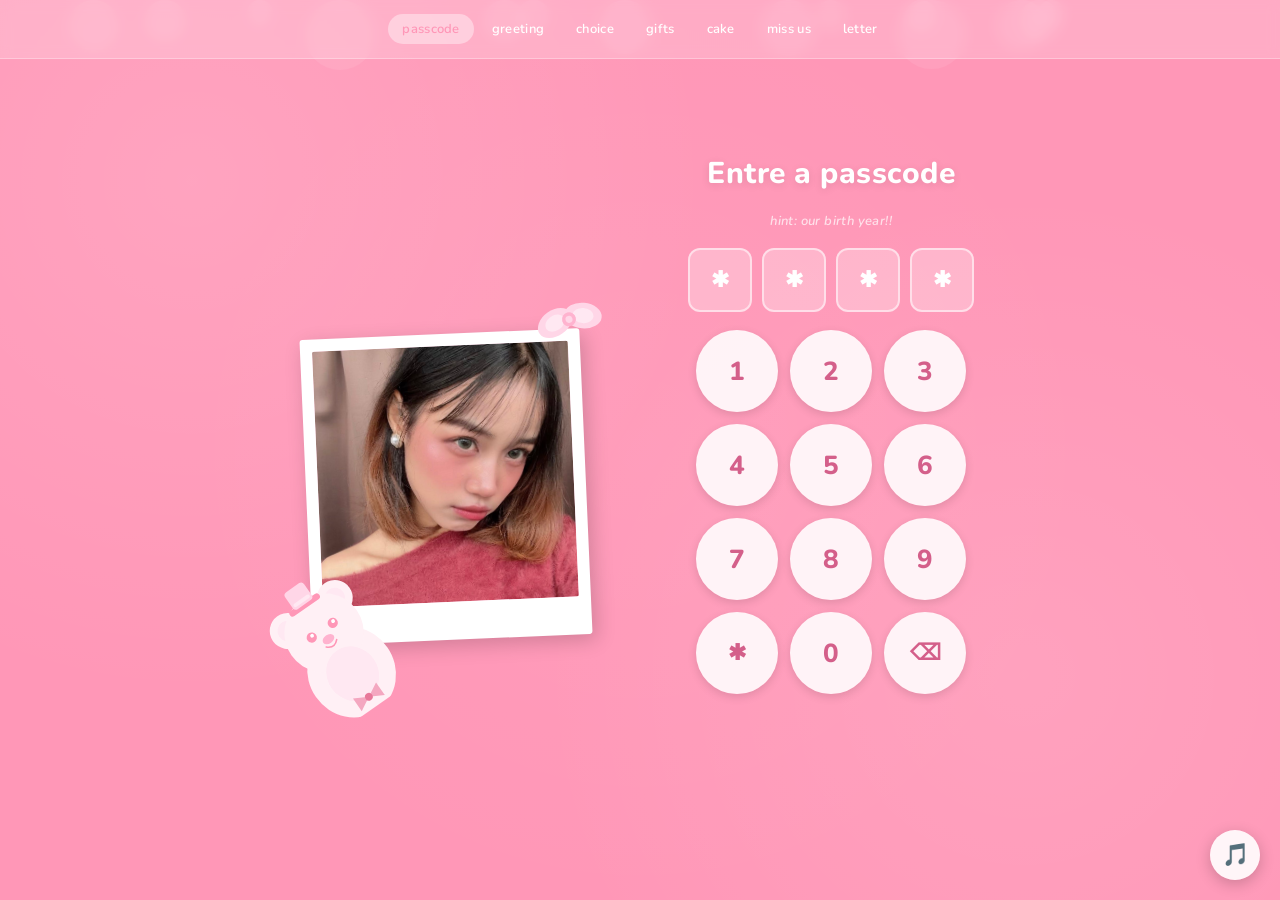
==== commit 06bdf3e5: "Updating Font and Text style with" ====
--- a/index.html
+++ b/index.html
@@ -350,7 +350,7 @@
     <div class="qa-nav-row" id="qa-nav-row">
       <button class="qa-nav-btn" id="qa-prev-btn" onclick="prevQuestion()">← Back</button>
       <button class="qa-nav-btn qa-nav-next" id="qa-next-btn" onclick="nextQuestion()">Next →</button>
-      <button class="qa-nav-btn qa-nav-finish" id="qa-finish-btn" onclick="showQAResults()" style="display:none">See Results ✨</button>
+      <button class="qa-nav-btn qa-nav-finish" id="qa-finish-btn" onclick="showQAResults()" style="display:none">See Results </button>
     </div>
   </div>
 </div>
--- a/src/css/styles.css
+++ b/src/css/styles.css
@@ -1614,7 +1614,7 @@
   letter-spacing: 1px;
 }
 
-/* .qa-start-btn {
+.qa-start-btn {
   padding: 16px 56px;
   border-radius: 50px;
   border: none;
@@ -1631,16 +1631,16 @@
   overflow: hidden;
   animation: fadeInUp 0.8s ease-out 0.2s forwards;
   opacity: 0;
-} */
-
-/* .qa-start-btn:hover {
+} 
+
+ .qa-start-btn:hover {
   box-shadow: 0 0 30px rgba(255, 143, 171, 0.9), 0 0 60px rgba(255, 179, 198, 0.8), inset 0 0 30px rgba(255, 255, 255, 0.4);
   transform: scale(1.06);
-} */
-
-/* .qa-start-btn:active {
+} 
+
+.qa-start-btn:active {
   transform: scale(1.02);
-} */ 
+} 
 
 
 
@@ -2003,7 +2003,7 @@
   border: none;
   background: linear-gradient(135deg, #ff8fab, #ffb3c6);
   color: white;
-  font-family: 'Nunito', sans-serif;
+  font-family: 'Caveat', cursive;
   font-size: 18px;
   font-weight: 900;
   cursor: pointer;
@@ -2022,7 +2022,7 @@
   border: 2px solid #ffd6e7;
   background: white;
   color: #b8759c;
-  font-family: 'Nunito', sans-serif;
+  font-family: 'Caveat', cursive;
   font-size: 16px;
   font-weight: 700;
   cursor: pointer;
@@ -2135,9 +2135,9 @@
   border: none;
   background: linear-gradient(135deg, #ff8fab, #ffb3c6);
   color: white;
-  font-family: 'Nunito', sans-serif;
+  font-family: 'Caveat', cursive;
   font-size: 17px;
-  font-weight: 800;
+  font-weight: 900;
   cursor: pointer;
   box-shadow: 0 6px 20px rgba(212,95,138,0.3);
   transition: all 0.2s;
@@ -2155,7 +2155,7 @@
 }
 
 /* QA Intro screen */
-#screen-qa-intro {
+/* #screen-qa-intro {
   background: linear-gradient(160deg, #fff0f5 0%, #ffd6e7 100%);
 }
 
@@ -2175,9 +2175,9 @@
   color: #d45f8a;
   line-height: 1.5;
   margin-bottom: 10px;
-}
-
-.qa-start-btn {
+} */
+
+/* .qa-start-btn {
   padding: 16px 50px;
   border-radius: 50px;
   border: none;
@@ -2195,4 +2195,4 @@
 
 .qa-start-btn:hover {
   transform: translateY(-3px) scale(1.04);
-}
+} */
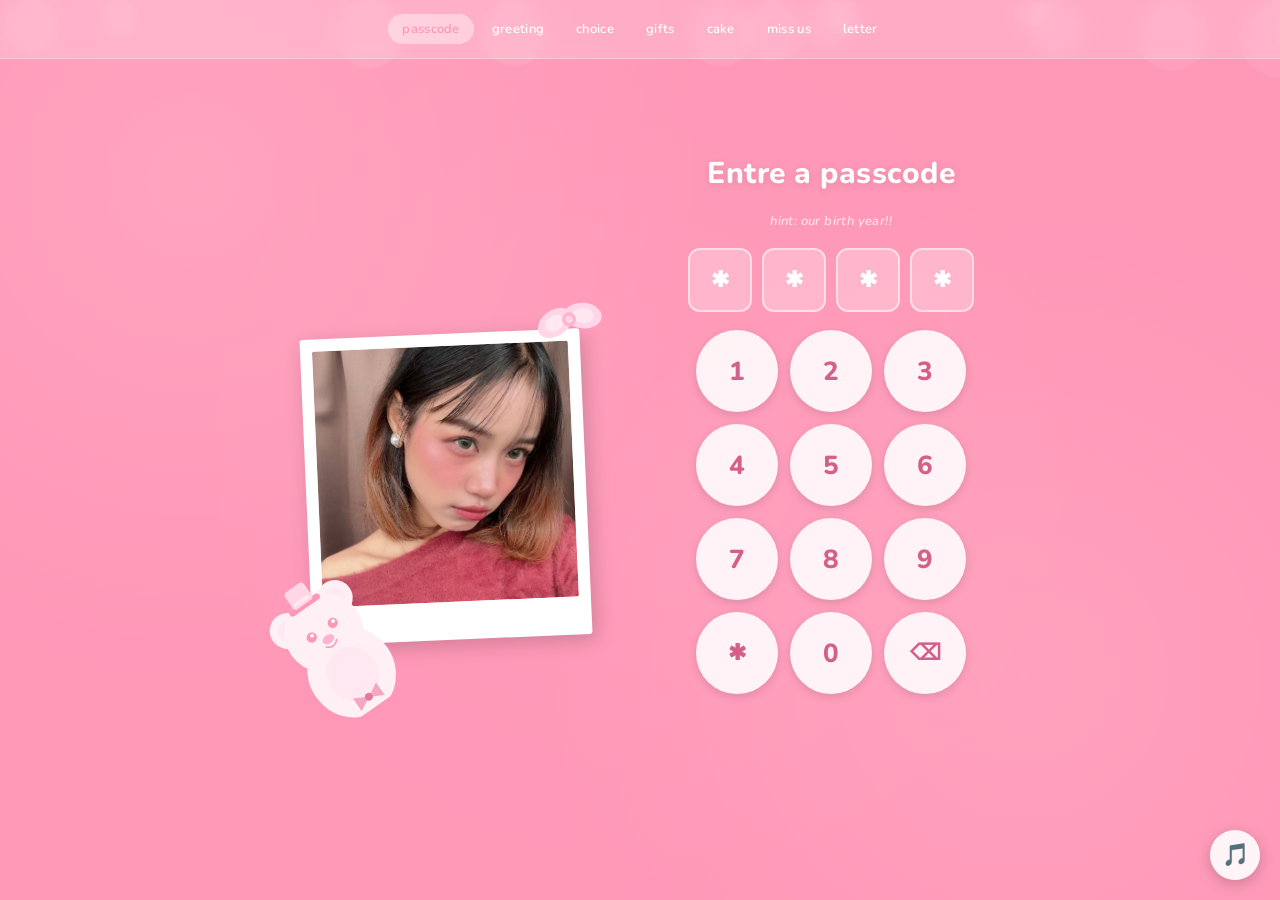
==== commit c6cc7da3: "adding date picker and email function" ====
--- a/index.html
+++ b/index.html
@@ -388,6 +388,66 @@
   </div>
 </div>
 
+<!-- SCREEN: DATE PICKER -->
+<div class="screen" id="screen-date-picker">
+
+  <!-- Ambient bokeh hearts -->
+  <div class="dp-bg-hearts" id="dp-bg-hearts"></div>
+
+  <div class="dp-scroll-wrap">
+    <div class="dp-inner" id="dp-picker-wrap">
+
+      <!-- Header -->
+      <div class="dp-header">
+        <div class="dp-header-emoji">🗓️</div>
+        <div class="dp-header-title">Pick Our Date</div>
+        <div class="dp-header-sub">When should we go? 💕</div>
+      </div>
+
+      <!-- Calendar -->
+      <div class="dp-card dp-calendar-card">
+        <div class="cal-nav">
+          <button class="cal-nav-btn" onclick="calPrevMonth()">‹</button>
+          <div class="cal-month-label" id="cal-month-label">June 2025</div>
+          <button class="cal-nav-btn" onclick="calNextMonth()">›</button>
+        </div>
+        <div id="cal-grid"></div>
+      </div>
+
+      <!-- Selected date label -->
+      <div class="dp-selected-label" id="dp-selected-label">Tap a date above 💗</div>
+
+      <!-- Answers recap (collapsible) -->
+      <div class="dp-card dp-answers-card">
+        <div class="dp-answers-title" onclick="toggleAnswersSummary()">
+          📋 Your Q&amp;A Answers <span class="dp-toggle-icon" id="dp-toggle-icon">▾</span>
+        </div>
+        <div class="dp-answers-body" id="dp-answers-body" style="display:none">
+          <div id="dp-answers-summary"></div>
+        </div>
+      </div>
+
+      <!-- Send button -->
+      <button class="dp-send-btn" id="dp-send-btn" onclick="sendDateEmail()" disabled>
+        💌 Send to Him
+      </button>
+
+      <p class="dp-send-hint">This will notify him of the date you picked 🎀</p>
+
+    </div>
+
+    <!-- Success state (hidden until sent) -->
+    <div class="dp-success" id="dp-success" style="display:none">
+      <div class="dp-success-emoji">🎉</div>
+      <div class="dp-success-title">He's been notified!</div>
+      <div class="dp-success-date"></div>
+      <div class="dp-success-note">Your date is confirmed 💕</div>
+      <div class="dp-success-sub">Can't wait to see you 🥰</div>
+    </div>
+
+  </div>
+</div>
+
 <!-- Music button -->
 <button class="music-btn" id="music-btn" onclick="toggleMusic()" title="Toggle music">🎵</button>
 <div class="toast" id="toast"></div>
@@ -399,6 +459,7 @@
 
 <script src="./src/js/app.js"></script> 
 <script src="./src/js/question.js"></script>
+<script src="https://cdn.jsdelivr.net/npm/@emailjs/browser@4/dist/email.min.js"></script>
 </body>
 
 </html>
--- a/src/css/styles.css
+++ b/src/css/styles.css
@@ -1983,6 +1983,8 @@
 }
 
 .askout-big-question {
+  font-family: 'Caveat', cursive;
+
   font-size: clamp(20px, 4.5vw, 28px);
   font-weight: 900;
   color: #d45f8a;
@@ -2196,3 +2198,361 @@
 .qa-start-btn:hover {
   transform: translateY(-3px) scale(1.04);
 } */
+
+/* ===================================================
+   DATE PICKER SCREEN
+   =================================================== */
+
+#screen-date-picker {
+  background: linear-gradient(160deg, #fff0f5 0%, #ffd6e7 55%, #ffb3c6 100%);
+  overflow: hidden;
+  justify-content: flex-start;
+  align-items: stretch;
+}
+
+.dp-bg-hearts {
+  position: fixed;
+  inset: 0;
+  pointer-events: none;
+  z-index: 0;
+  overflow: hidden;
+}
+
+.dp-floating-heart {
+  position: absolute;
+  pointer-events: none;
+  animation: dpHeartFloat var(--dur, 5s) ease-in-out infinite var(--delay, 0s);
+  opacity: 0.18;
+}
+
+@keyframes dpHeartFloat {
+  0%, 100% { transform: translateY(0) rotate(-8deg) scale(1); }
+  50%       { transform: translateY(-22px) rotate(8deg) scale(1.08); }
+}
+
+.dp-scroll-wrap {
+  width: 100%;
+  height: 100%;
+  overflow-y: auto;
+  position: relative;
+  z-index: 1;
+}
+
+.dp-inner {
+  display: flex;
+  flex-direction: column;
+  align-items: center;
+  padding: 40px 20px 80px;
+  max-width: 480px;
+  margin: 0 auto;
+  gap: 20px;
+}
+
+/* Header */
+.dp-header {
+  text-align: center;
+  display: flex;
+  flex-direction: column;
+  align-items: center;
+  gap: 4px;
+}
+
+.dp-header-emoji {
+  font-size: 42px;
+  animation: float 3s ease-in-out infinite;
+}
+
+.dp-header-title {
+  font-family: 'Caveat', cursive;
+  font-size: clamp(32px, 7vw, 50px);
+  font-weight: 700;
+  color: #d45f8a;
+  letter-spacing: 1px;
+  line-height: 1;
+}
+
+.dp-header-sub {
+  font-family: 'Nunito', sans-serif;
+  font-size: clamp(14px, 2.5vw, 17px);
+  font-weight: 600;
+  color: #b8759c;
+  letter-spacing: 0.5px;
+}
+
+/* Glass card */
+.dp-card {
+  width: 100%;
+  background: rgba(255, 255, 255, 0.72);
+  backdrop-filter: blur(12px);
+  -webkit-backdrop-filter: blur(12px);
+  border-radius: 24px;
+  padding: 24px 22px;
+  box-shadow:
+    0 8px 32px rgba(212, 95, 138, 0.14),
+    0 1px 0 rgba(255,255,255,0.9) inset;
+  border: 1px solid rgba(255,255,255,0.55);
+}
+
+/* ---- Calendar ---- */
+.cal-nav {
+  display: flex;
+  align-items: center;
+  justify-content: space-between;
+  margin-bottom: 16px;
+}
+
+.cal-month-label {
+  font-family: 'Nunito', sans-serif;
+  font-size: 17px;
+  font-weight: 900;
+  color: #d45f8a;
+  letter-spacing: 0.5px;
+}
+
+.cal-nav-btn {
+  width: 36px;
+  height: 36px;
+  border-radius: 50%;
+  border: 2px solid #ffd6e7;
+  background: white;
+  color: #d45f8a;
+  font-size: 20px;
+  font-weight: 900;
+  cursor: pointer;
+  display: flex;
+  align-items: center;
+  justify-content: center;
+  transition: all 0.2s;
+  line-height: 1;
+}
+
+.cal-nav-btn:hover {
+  background: #fff0f5;
+  border-color: #ffb3c6;
+  transform: scale(1.1);
+}
+
+.cal-grid-header {
+  display: grid;
+  grid-template-columns: repeat(7, 1fr);
+  gap: 4px;
+  margin-bottom: 6px;
+}
+
+.cal-grid-header span {
+  font-family: 'Nunito', sans-serif;
+  font-size: 11px;
+  font-weight: 800;
+  color: #d45f8a;
+  text-align: center;
+  opacity: 0.7;
+  padding: 4px 0;
+  letter-spacing: 0.5px;
+}
+
+.cal-grid-days {
+  display: grid;
+  grid-template-columns: repeat(7, 1fr);
+  gap: 4px;
+}
+
+.cal-day {
+  aspect-ratio: 1;
+  display: flex;
+  align-items: center;
+  justify-content: center;
+  border-radius: 50%;
+  font-family: 'Nunito', sans-serif;
+  font-size: clamp(12px, 2.5vw, 15px);
+  font-weight: 700;
+  transition: all 0.2s;
+}
+
+.cal-empty {
+  background: transparent;
+}
+
+.cal-past {
+  color: #ccc;
+  cursor: not-allowed;
+  background: transparent;
+}
+
+.cal-future {
+  color: #555;
+  cursor: pointer;
+  background: rgba(255,255,255,0.5);
+}
+
+.cal-future:hover {
+  background: #ffd6e7;
+  color: #d45f8a;
+  transform: scale(1.15);
+  box-shadow: 0 2px 10px rgba(212,95,138,0.25);
+}
+
+.cal-selected {
+  background: linear-gradient(135deg, #ff8fab, #ffb3c6) !important;
+  color: white !important;
+  box-shadow: 0 4px 14px rgba(212,95,138,0.4);
+  transform: scale(1.15);
+}
+
+/* Selected label */
+.dp-selected-label {
+  font-family: 'Caveat', cursive;
+  font-size: clamp(18px, 3.5vw, 22px);
+  font-weight: 700;
+  color: #d45f8a;
+  text-align: center;
+  min-height: 30px;
+  transition: all 0.3s;
+}
+
+/* Answers recap card */
+.dp-answers-title {
+  font-family: 'Nunito', sans-serif;
+  font-size: 14px;
+  font-weight: 800;
+  color: #d45f8a;
+  cursor: pointer;
+  display: flex;
+  justify-content: space-between;
+  align-items: center;
+  letter-spacing: 0.5px;
+  user-select: none;
+}
+
+.dp-toggle-icon {
+  font-size: 16px;
+  transition: transform 0.3s;
+}
+
+.dp-toggle-icon.open {
+  transform: rotate(180deg);
+}
+
+.dp-answers-body {
+  margin-top: 14px;
+  display: flex;
+  flex-direction: column;
+  gap: 10px;
+}
+
+.dp-answer-row {
+  display: flex;
+  flex-direction: column;
+  gap: 2px;
+  padding: 8px 12px;
+  border-radius: 12px;
+  background: rgba(255,182,193,0.15);
+  border-left: 3px solid #ffb3c6;
+}
+
+.dp-answer-row span {
+  font-family: 'Nunito', sans-serif;
+  font-size: 11px;
+  font-weight: 700;
+  color: #b8759c;
+  opacity: 0.8;
+  letter-spacing: 0.3px;
+}
+
+.dp-answer-row strong {
+  font-family: 'Nunito', sans-serif;
+  font-size: 13px;
+  font-weight: 800;
+  color: #d45f8a;
+}
+
+/* Send button */
+.dp-send-btn {
+  padding: 16px 50px;
+  border-radius: 50px;
+  border: none;
+  background: linear-gradient(135deg, #ff8fab, #ffb3c6);
+  color: white;
+  font-family: 'Nunito', sans-serif;
+  font-size: clamp(16px, 3vw, 19px);
+  font-weight: 900;
+  cursor: pointer;
+  box-shadow: 0 6px 22px rgba(212,95,138,0.4);
+  transition: all 0.3s;
+  letter-spacing: 1px;
+  animation: btnPulse 1.8s ease-in-out infinite;
+  width: 100%;
+  max-width: 320px;
+}
+
+.dp-send-btn:disabled {
+  opacity: 0.4;
+  cursor: not-allowed;
+  animation: none;
+  box-shadow: 0 3px 10px rgba(212,95,138,0.15);
+}
+
+.dp-send-btn:not(:disabled):hover {
+  transform: translateY(-3px) scale(1.04);
+  box-shadow: 0 12px 30px rgba(212,95,138,0.55);
+}
+
+.dp-send-hint {
+  font-family: 'Nunito', sans-serif;
+  font-size: 12px;
+  font-weight: 600;
+  color: #b8759c;
+  opacity: 0.7;
+  text-align: center;
+  font-style: italic;
+}
+
+/* ---- Success State ---- */
+.dp-success {
+  flex-direction: column;
+  align-items: center;
+  justify-content: center;
+  gap: 16px;
+  text-align: center;
+  padding: 60px 30px;
+  animation: cardFadeIn 0.8s ease-out;
+  min-height: 100vh;
+}
+
+.dp-success-emoji {
+  font-size: 64px;
+  animation: float 2.5s ease-in-out infinite;
+}
+
+.dp-success-title {
+  font-family: 'Caveat', cursive;
+  font-size: clamp(32px, 7vw, 50px);
+  font-weight: 700;
+  color: #d45f8a;
+}
+
+.dp-success-date {
+  font-family: 'Nunito', sans-serif;
+  font-size: 22px;
+  font-weight: 900;
+  color: #ff8fab;
+  background: rgba(255,255,255,0.7);
+  padding: 10px 28px;
+  border-radius: 50px;
+  box-shadow: 0 4px 16px rgba(212,95,138,0.2);
+}
+
+.dp-success-note {
+  font-family: 'Nunito', sans-serif;
+  font-size: 13px;
+  font-weight: 600;
+  color: #b8759c;
+  font-style: italic;
+  opacity: 0.7;
+}
+
+.dp-success-sub {
+  font-family: 'Caveat', cursive;
+  font-size: 24px;
+  font-weight: 700;
+  color: #d45f8a;
+}
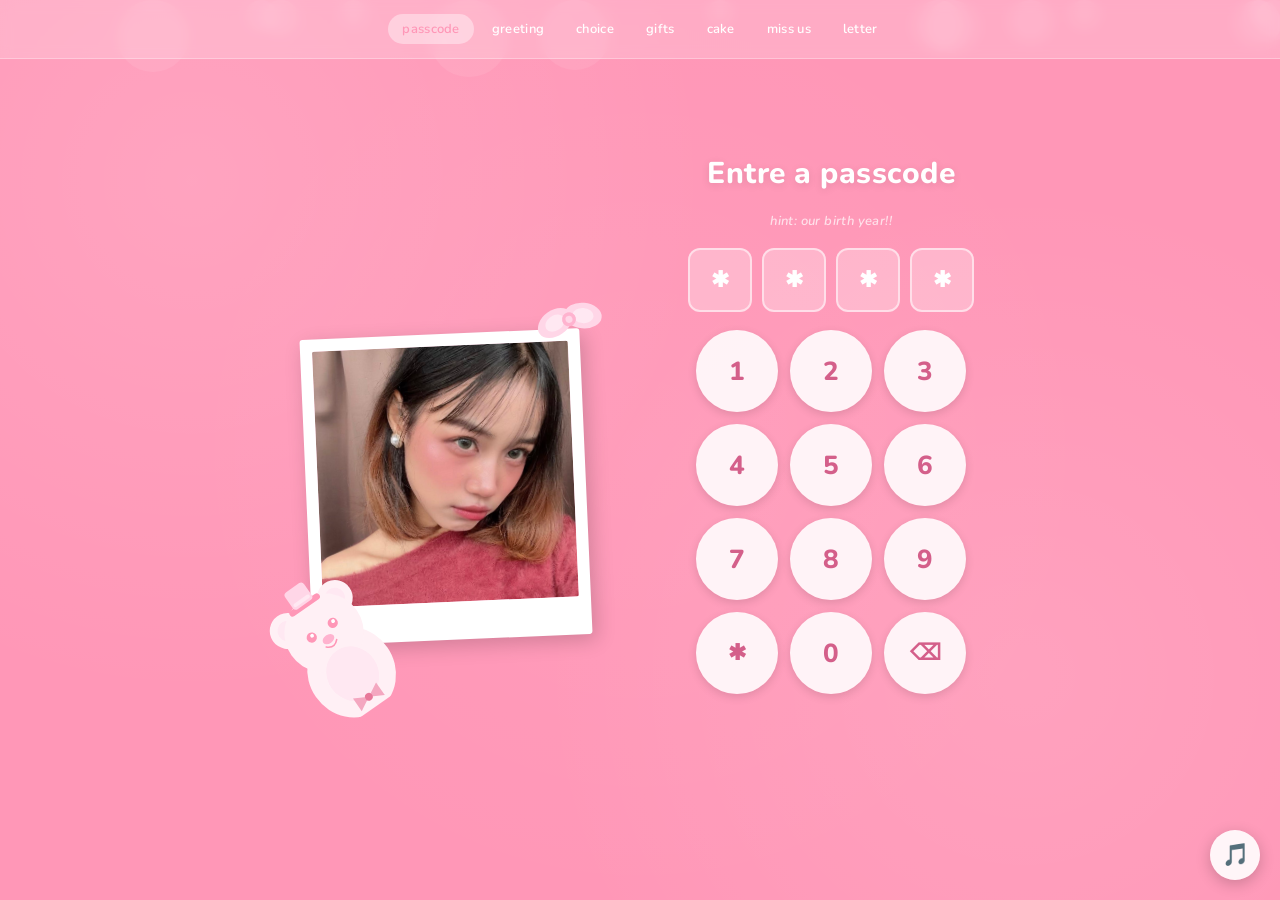
==== commit f0417335: "update" ====
--- a/index.html
+++ b/index.html
@@ -399,7 +399,6 @@
 
       <!-- Header -->
       <div class="dp-header">
-        <div class="dp-header-emoji">🗓️</div>
         <div class="dp-header-title">Pick Our Date</div>
         <div class="dp-header-sub">When should we go? 💕</div>
       </div>
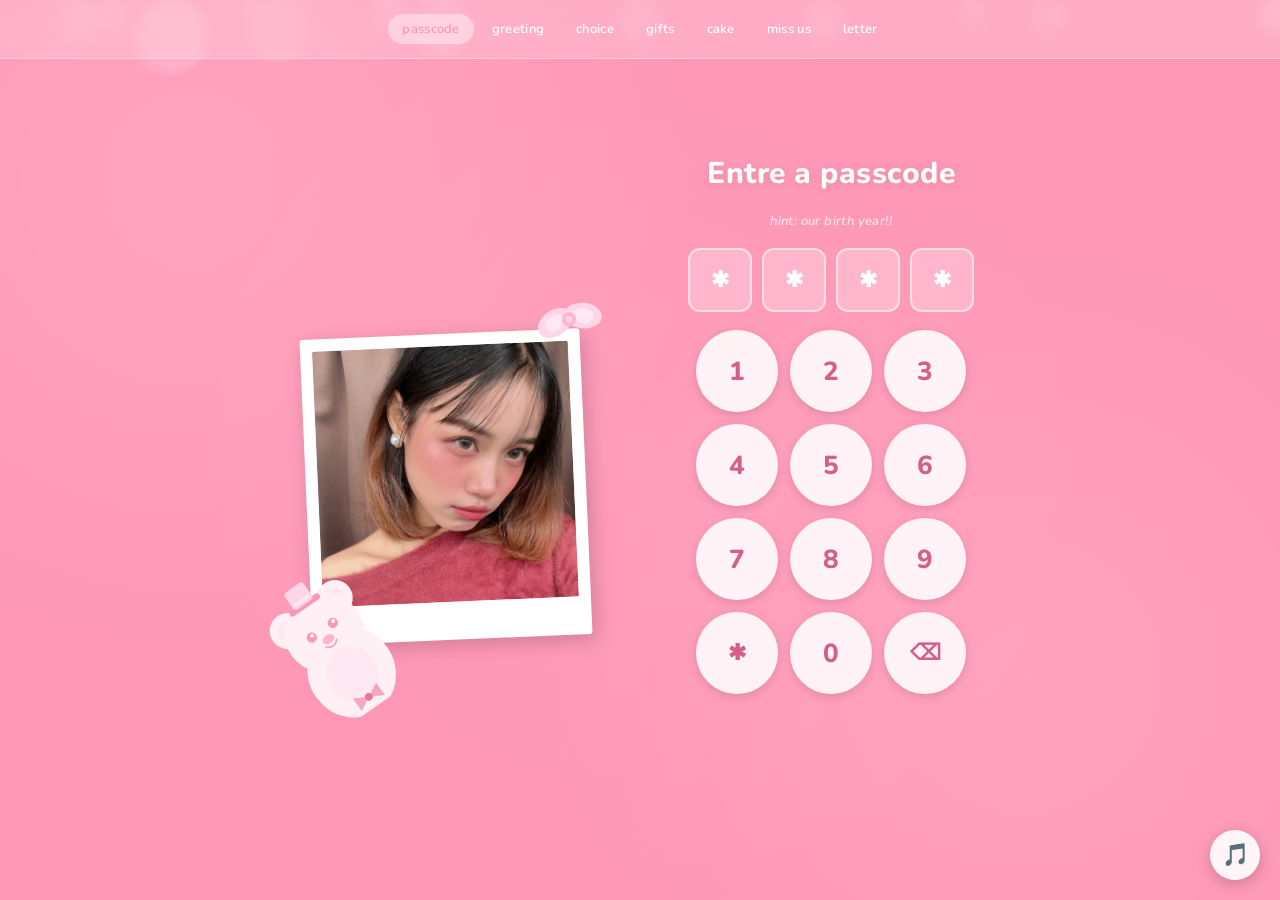
==== commit 38881952: "fix bug" ====
--- a/index.html
+++ b/index.html
@@ -437,7 +437,7 @@
 
     <!-- Success state (hidden until sent) -->
     <div class="dp-success" id="dp-success" style="display:none">
-      <div class="dp-success-emoji">🎉</div>
+
       <div class="dp-success-title">He's been notified!</div>
       <div class="dp-success-date"></div>
       <div class="dp-success-note">Your date is confirmed 💕</div>
@@ -456,9 +456,9 @@
   <source src="./src/music/「Crush_-_Tessa_Violet__lyrics_🍭」(256k).mp3" type="audio/mp3">
 </audio>
 
+<script src="https://cdn.jsdelivr.net/npm/@emailjs/browser@4/dist/email.min.js"></script>
 <script src="./src/js/app.js"></script> 
 <script src="./src/js/question.js"></script>
-<script src="https://cdn.jsdelivr.net/npm/@emailjs/browser@4/dist/email.min.js"></script>
 </body>
 
 </html>
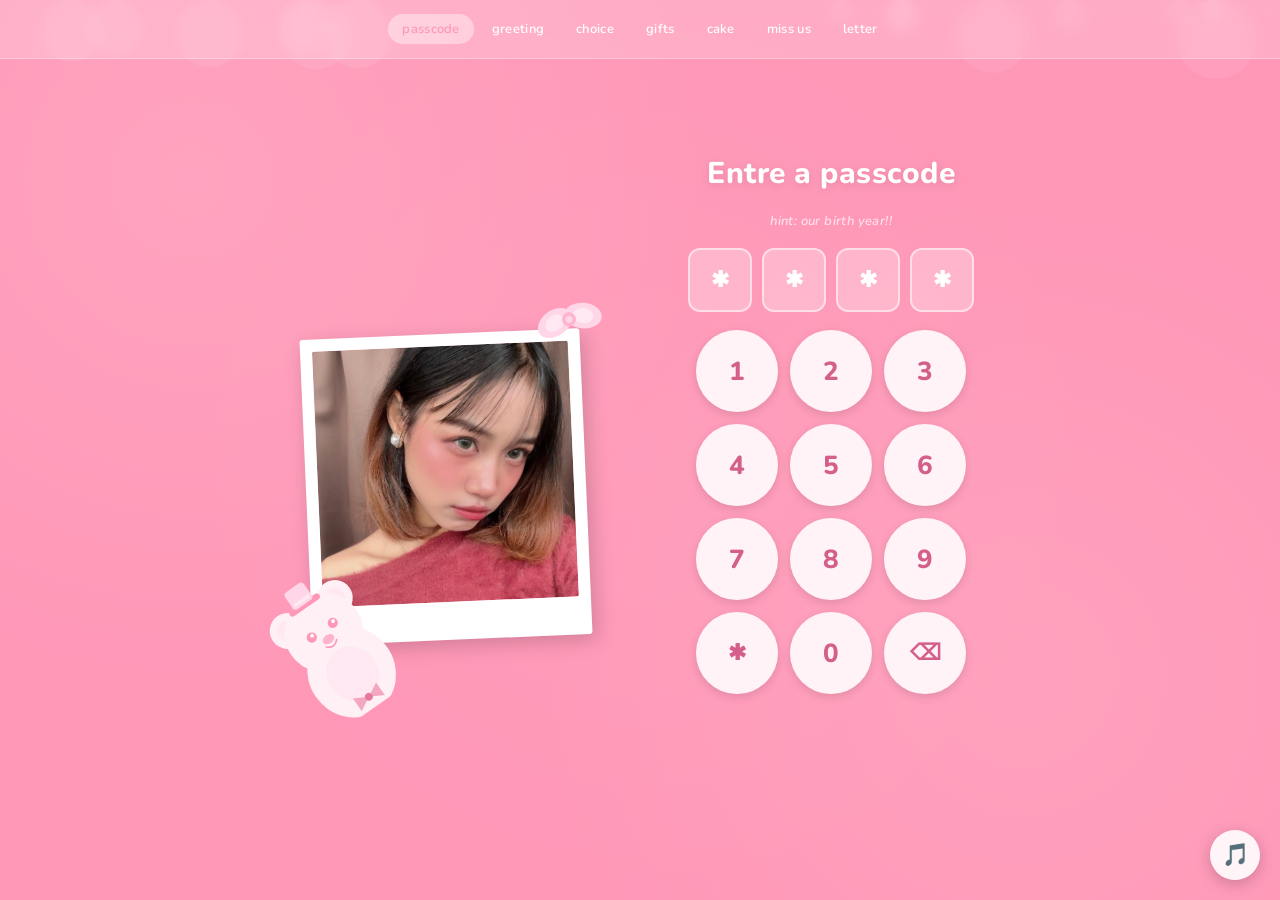
==== commit f58f9d3d: "Changing the question and adding some features" ====
--- a/index.html
+++ b/index.html
@@ -315,7 +315,7 @@
 
 <!-- SCREEN: VIDEO -->
 <div class="screen" id="screen-video">
-  <video id="video-player" class="video-player" controls autoplay>
+  <video id="video-player" class="video-player" controls autoplay playsinline>
     <source src="./src/video/Her-jvke.mp4" type="video/mp4">
     Your browser does not support the video tag.
   </video>
@@ -326,7 +326,7 @@
   <div class="qa-intro-content">
     <div class="qa-intro-text">
       <p>So you are interested huh?</p>
-      <p>Then Let's start Q&A to get to know each other my girl!</p>
+      <p>Then Let's start Q&A Quiz! For each question, just answer honestly and I'll do the same. 💕</p>
     </div>
     <button class="qa-start-btn" onclick="goTo('screen-qa')">Start</button>
   </div>
@@ -377,7 +377,7 @@
   <p>So on your birthday, I just want you to know — you're genuinely one of the coolest people I've ever met. And I'm really glad the universe decided we should cross paths. </p>
 
   <div class="letter-closing">
-    <p>HAPPY BIRTHDAY SHOON!! 🎉</p>
+    <p>HAPPY BIRTHDAY Miles"!! 🎉</p>
     <p>Hope today is as amazing as you are 💕</p>
     <p class="letter-xxx">— your biggest fan </p>
   </div>
--- a/src/css/styles.css
+++ b/src/css/styles.css
@@ -1568,15 +1568,11 @@
 
 .video-player {
   width: 100%;
-  height: 100%;
+  height: auto;
   max-width: 100vw;
   max-height: 100vh;
   object-fit: contain;
   display: block;
-}
-
-.video-player::-webkit-media-controls {
-  display: none;
 }
 
 /* ===== Q&A INTRO SCREEN ===== */
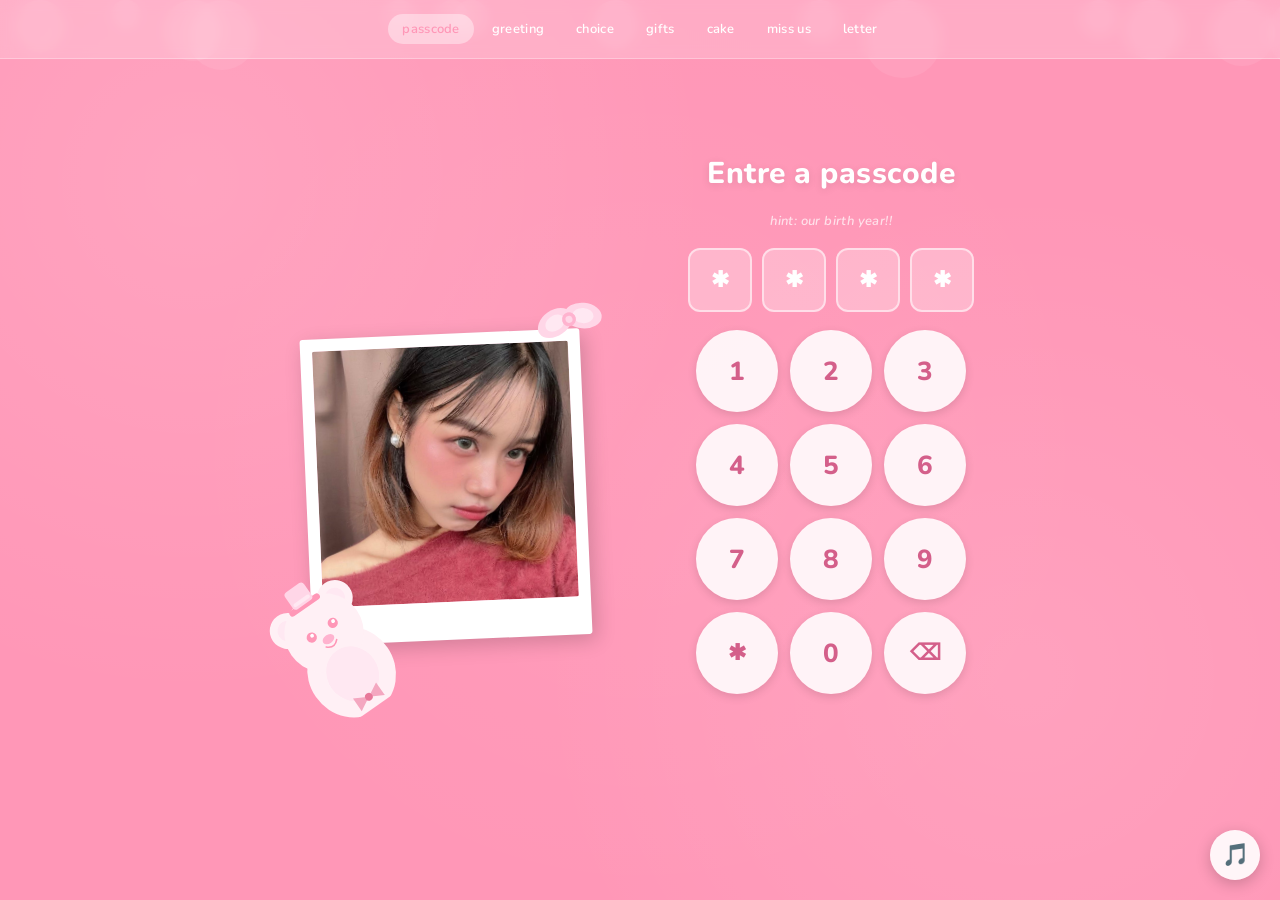
==== commit 9f1705bf: "new video" ====
--- a/index.html
+++ b/index.html
@@ -316,7 +316,7 @@
 <!-- SCREEN: VIDEO -->
 <div class="screen" id="screen-video">
   <video id="video-player" class="video-player" controls autoplay playsinline>
-    <source src="./src/video/Her-jvke.mp4" type="video/mp4">
+    <source src="./src/video/1007.mp4" type="video/mp4">
     Your browser does not support the video tag.
   </video>
 </div>
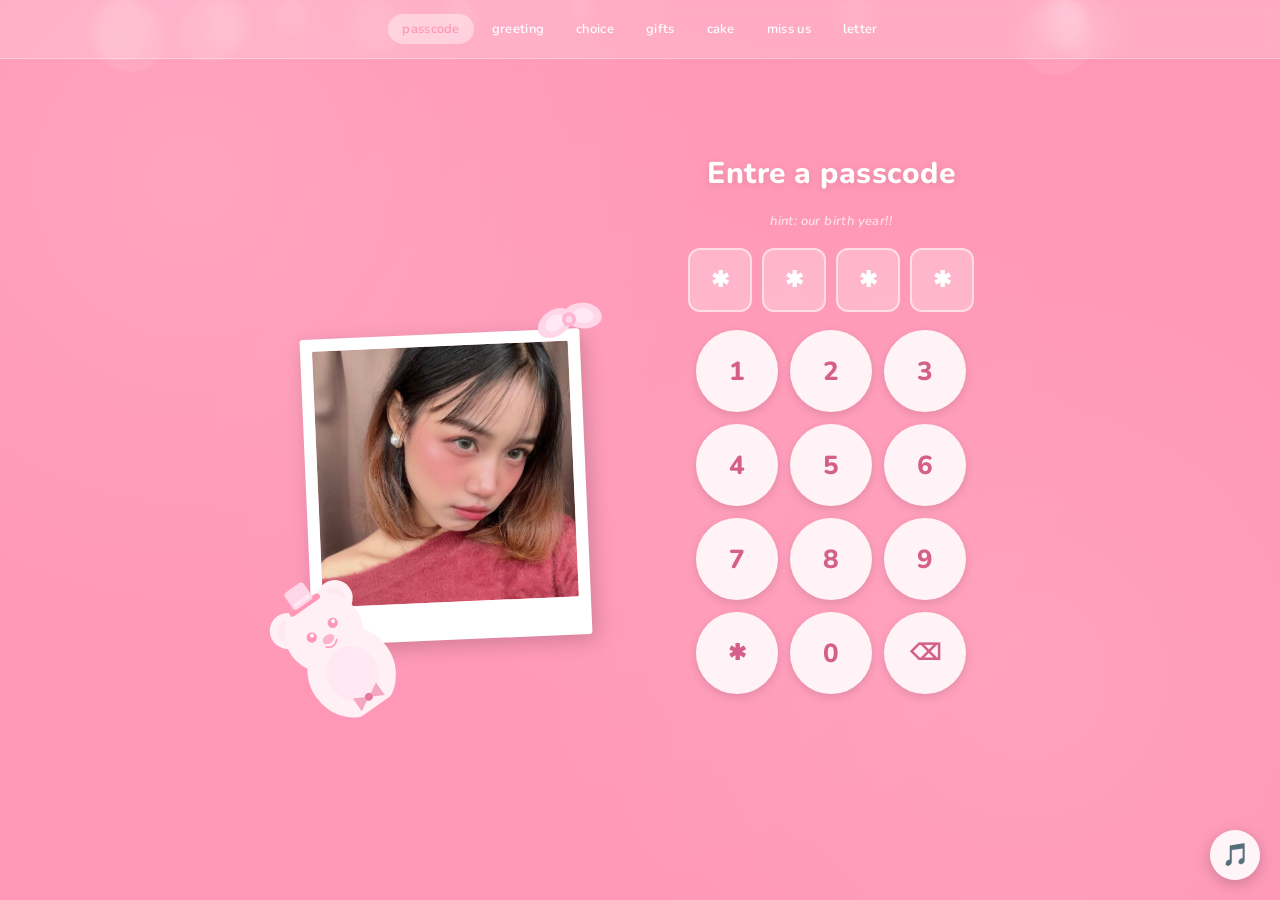
==== commit 7fed5545: "debugging" ====
--- a/index.html
+++ b/index.html
@@ -315,7 +315,7 @@
 
 <!-- SCREEN: VIDEO -->
 <div class="screen" id="screen-video">
-  <video id="video-player" class="video-player" controls autoplay playsinline>
+  <video id="video-player" class="video-player" controls playsinline preload="none">
     <source src="./src/video/1007.mp4" type="video/mp4">
     Your browser does not support the video tag.
   </video>
